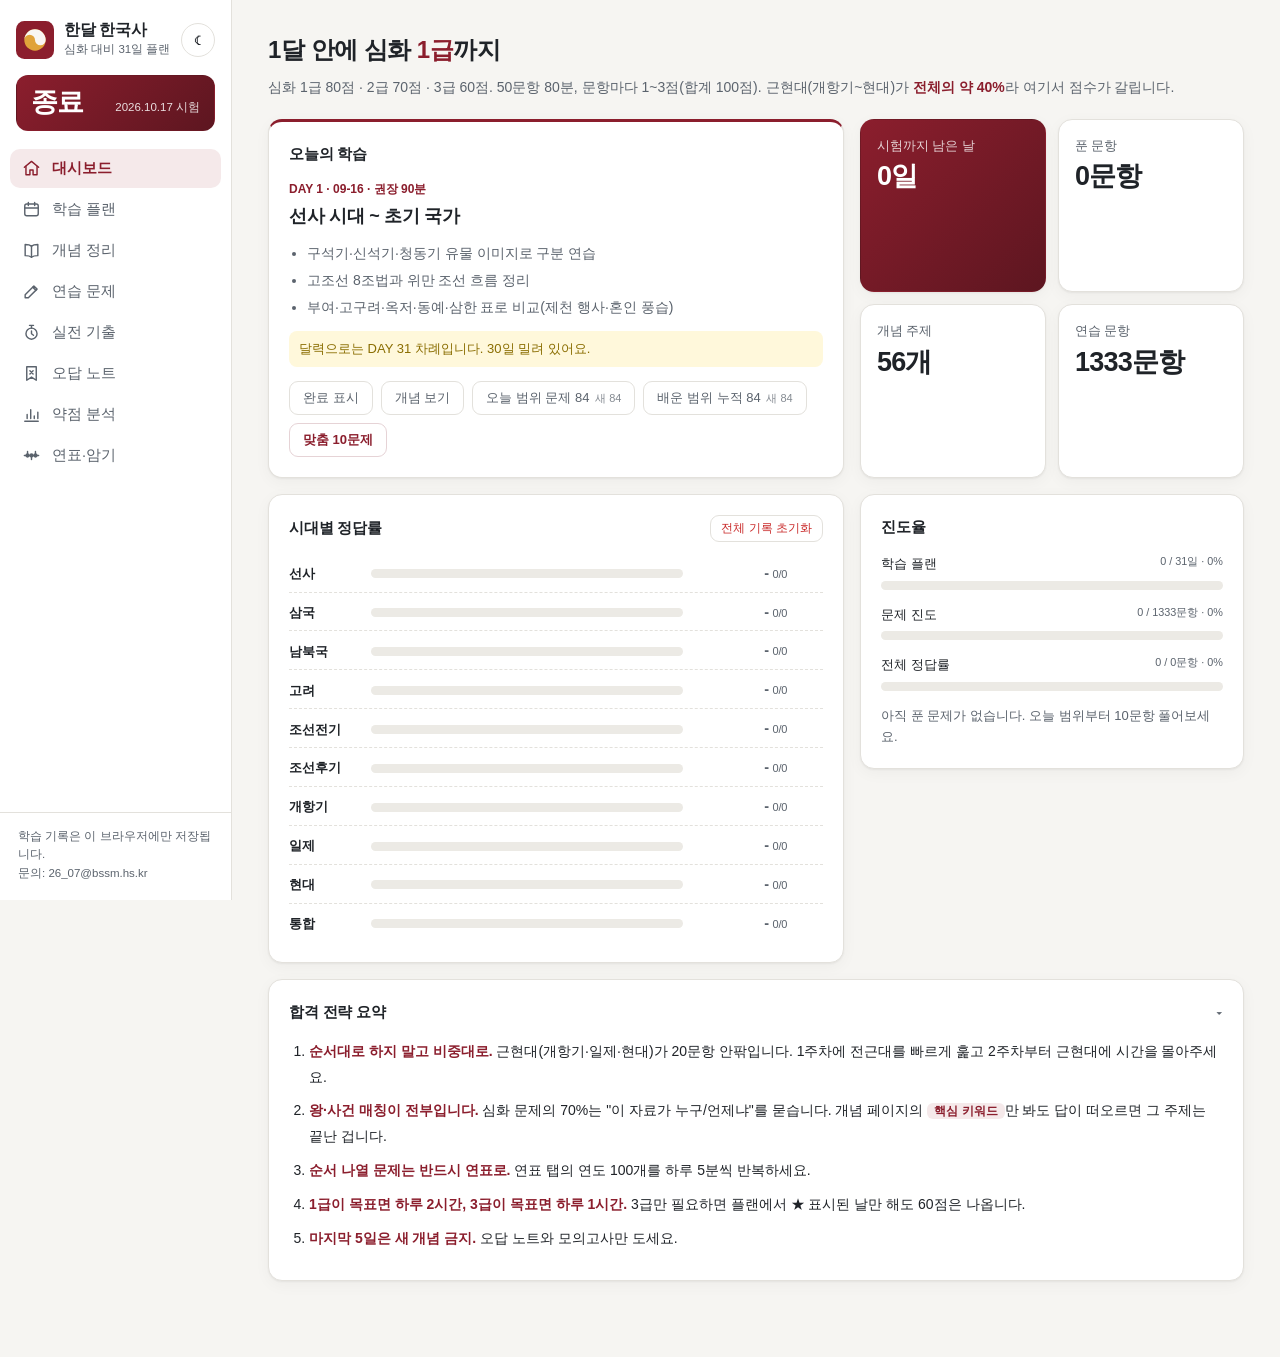
==== index.html @ 1d08eac9 "Wrong notes: clear past-exam and practice items separately Each section gets its own header with a c" ====
<!DOCTYPE html>
<html lang="ko">
<head>
<meta charset="UTF-8">
<meta name="viewport" content="width=device-width, initial-scale=1, viewport-fit=cover">
<title>한달 한국사 · Korean History in a Month</title>
<link rel="icon" type="image/svg+xml" href="favicon.svg">
<link rel="icon" type="image/png" sizes="32x32" href="favicon-32.png">
<link rel="apple-touch-icon" href="apple-touch-icon.png">
<meta name="theme-color" content="#8b1e2d">
<script>try{var t=localStorage.getItem("hanneung_theme");if(t==="dark"||t==="light")document.documentElement.setAttribute("data-theme",t);}catch(e){}</script>
<link rel="stylesheet" href="css/style.css">
</head>
<body>

<div class="shell">
<aside class="side">
  <header class="topbar">
    <div class="topbar-inner">
      <div class="brand">
        <span class="brand-mark" role="img" aria-label="한달 한국사 로고">
          <svg viewBox="0 0 64 64" aria-hidden="true">
            <rect width="64" height="64" rx="14" class="logo-bg"/>
            <circle cx="32" cy="32" r="18" class="logo-gold"/>
            <path d="M 14,32 A 9,9 0 0 1 32,32 A 9,9 0 0 0 50,32 A 18,18 0 0 0 14,32 Z" class="logo-cream"/>
          </svg>
        </span>
        <div class="brand-text">
          <div class="brand-title">한달 한국사</div>
          <div class="brand-sub">심화 대비 31일 플랜</div>
        </div>
      </div>
      <button class="theme-toggle" id="theme-toggle" type="button" aria-label="다크 모드 전환"></button>
      <div class="dday" id="dday">
        <div class="dday-num">D-</div>
        <div class="dday-label">2026.10.17 시험</div>
      </div>
    </div>
  </header>
  <nav class="tabs" id="tabs">
    <button class="tab active" data-view="dash" title="대시보드"><svg class="ico" viewBox="0 0 24 24" aria-hidden="true"><path d="M3 10.5 12 3l9 7.5"/><path d="M5 9.5V20h5v-6h4v6h5V9.5"/></svg><span class="tab-name">대시보드</span><span class="tab-short">홈</span></button>
    <button class="tab" data-view="plan" title="학습 플랜"><svg class="ico" viewBox="0 0 24 24" aria-hidden="true"><rect x="3.5" y="5" width="17" height="15" rx="2.5"/><path d="M3.5 10h17M8 3v4M16 3v4"/></svg><span class="tab-name">학습 플랜</span><span class="tab-short">플랜</span></button>
    <button class="tab" data-view="concept" title="개념 정리"><svg class="ico" viewBox="0 0 24 24" aria-hidden="true"><path d="M12 6.5C10.2 5 7.6 4.5 4 4.5v14c3.6 0 6.2.5 8 2 1.8-1.5 4.4-2 8-2v-14c-3.6 0-6.2.5-8 2z"/><path d="M12 6.5v14"/></svg><span class="tab-name">개념 정리</span><span class="tab-short">개념</span></button>
    <button class="tab" data-view="quiz" title="연습 문제"><svg class="ico" viewBox="0 0 24 24" aria-hidden="true"><path d="M4 20h4L19 9l-4-4L4 16z"/><path d="M13.5 6.5l4 4"/></svg><span class="tab-name">연습 문제</span><span class="tab-short">문제</span></button>
    <button class="tab" data-view="mock" title="실전 기출"><svg class="ico" viewBox="0 0 24 24" aria-hidden="true"><circle cx="12" cy="13.5" r="7"/><path d="M12 10v3.5l2.5 2M9.5 3h5M12 3v3.5"/></svg><span class="tab-name">실전 기출</span><span class="tab-short">기출</span></button>
    <button class="tab" data-view="wrong" title="오답 노트"><svg class="ico" viewBox="0 0 24 24" aria-hidden="true"><path d="M6 3.5h12v17l-6-4-6 4z"/><path d="M10 8.5l4 4M14 8.5l-4 4"/></svg><span class="tab-name">오답 노트</span><span class="tab-short">오답</span></button>
    <button class="tab" data-view="analysis" title="약점 분석"><svg class="ico" viewBox="0 0 24 24" aria-hidden="true"><path d="M3.5 20.5h17M6.5 17v-5M11 17V6M15.5 17v-3M20 17V9"/></svg><span class="tab-name">약점 분석</span><span class="tab-short">분석</span></button>
    <button class="tab" data-view="timeline" title="연표·암기"><svg class="ico" viewBox="0 0 24 24" aria-hidden="true"><path d="M3 12h18M7 7v2.5M12 14.5V17M17 7v2.5"/><circle cx="7" cy="12" r="1.8" fill="currentColor"/><circle cx="12" cy="12" r="1.8" fill="currentColor"/><circle cx="17" cy="12" r="1.8" fill="currentColor"/></svg><span class="tab-name">연표·암기</span><span class="tab-short">연표</span></button>
  </nav>
  <div class="side-foot">학습 기록은 이 브라우저에만 저장됩니다.<br>문의: 26_07@bssm.hs.kr</div>
</aside>

<div class="page">
<main id="app">

  <!-- 대시보드 -->
  <section class="view active" id="view-dash">
    <div class="view-head">
      <h1>1달 안에 심화 <b>1급</b>까지</h1>
      <p>심화 1급 80점 · 2급 70점 · 3급 60점. 50문항 80분, 문항마다 1~3점(합계 100점). 근현대(개항기~현대)가 <b>전체의 약 40%</b>라 여기서 점수가 갈립니다.</p>
    </div>

    <div class="dash-top">
      <div class="card today-card">
        <h2>오늘의 학습</h2>
        <div id="today-box"></div>
      </div>
      <div class="stat-grid">
        <div class="stat accent"><span id="stat-days">-</span><small>시험까지 남은 날</small></div>
        <div class="stat"><span id="stat-solved">-</span><small>푼 문항</small></div>
        <div class="stat"><span id="stat-topics">-</span><small>개념 주제</small></div>
        <div class="stat"><span id="stat-quiz">-</span><small>연습 문항</small></div>
      </div>
    </div>

    <div class="dash-mid">
      <div class="card">
        <div class="card-head">
          <h2>시대별 정답률</h2>
          <button class="mini danger" id="acc-reset-all">전체 기록 초기화</button>
        </div>
        <div id="accuracy-box" class="accuracy-list"></div>
      </div>
      <div class="card">
        <h2>진도율</h2>
        <div id="progress-box"></div>
      </div>
    </div>

    <details class="card strategy" open>
      <summary><h2>합격 전략 요약</h2></summary>
      <ol>
        <li><b>순서대로 하지 말고 비중대로.</b> 근현대(개항기·일제·현대)가 20문항 안팎입니다. 1주차에 전근대를 빠르게 훑고 2주차부터 근현대에 시간을 몰아주세요.</li>
        <li><b>왕·사건 매칭이 전부입니다.</b> 심화 문제의 70%는 "이 자료가 누구/언제냐"를 묻습니다. 개념 페이지의 <span class="chip">핵심 키워드</span>만 봐도 답이 떠오르면 그 주제는 끝난 겁니다.</li>
        <li><b>순서 나열 문제는 반드시 연표로.</b> 연표 탭의 연도 100개를 하루 5분씩 반복하세요.</li>
        <li><b>1급이 목표면 하루 2시간, 3급이 목표면 하루 1시간.</b> 3급만 필요하면 플랜에서 ★ 표시된 날만 해도 60점은 나옵니다.</li>
        <li><b>마지막 5일은 새 개념 금지.</b> 오답 노트와 모의고사만 도세요.</li>
      </ol>
    </details>
  </section>

  <!-- 학습 플랜 -->
  <section class="view" id="view-plan">
    <div class="view-head">
      <h1 id="plan-title">31일 학습 플랜</h1>
      <p id="plan-desc">오늘 날짜에 맞춰 자동으로 하이라이트됩니다. 체크하면 진도율에 반영됩니다.</p>
    </div>
    <div class="concept-modes" id="plan-mode" role="group" aria-label="플랜 종류">
      <button class="mini active" type="button" data-plan-mode="base">기본 플랜 <small>31일 진도</small></button>
      <button class="mini" type="button" data-plan-mode="final">막판 플랜 <small>기출 집중</small></button>
    </div>
    <div class="btn-group" id="plan-course" style="margin-bottom:16px">
      <button class="mini active" data-course="all">1급 코스 · 31일 전부</button>
      <button class="mini" data-course="core">3급 코스 · ★ 핵심일만</button>
    </div>
    <div id="plan-list"></div>
  </section>

  <!-- 개념 정리 -->
  <section class="view" id="view-concept">
    <div class="view-head">
      <h1>개념 정리</h1>
      <p><b>오늘 범위</b>는 오늘 공부할 주제를 한 화면에 이어서 보여 주고, <b>전체 주제</b>는 목차에서 고른 한 주제씩 보여 줍니다. <b>기출 오답</b>은 실전 기출에서 틀린 문제마다 꼭 알아야 할 것과 풀이(왜 그 답인지, 내가 고른 보기가 왜 틀렸는지)를 보여 줍니다. 아래 버튼이나 키보드 ← → 로 넘기세요. <b>빨간 글씨</b>가 시험에 그대로 나오는 핵심어입니다. 밑줄 단어나 <span class="note-blue">파란 ㄴ→ 단어</span>에 마우스를 올리면(휴대폰은 탭) 풀이가 뜹니다. <span class="note-blue">파란 괄호</span>는 사람·지명 같은 단서입니다. 뜻풀이와 그냥 연도 같은 괄호는 걸러 두었고, "괄호 핵심"을 누르면 빨간 핵심어에 붙은 것만 남습니다. "전부"를 누르면 걸러 낸 것도 <span class="note-gray">회색</span>으로 보입니다. "풀이 펼치기"를 누르면 괄호가 본문 제자리에 들어가 필기하는 모양 그대로 보입니다.</p>
    </div>
    <div class="concept-modes" id="concept-modes" role="group" aria-label="보기 방식">
      <button class="mini" type="button" data-mode="range">오늘 범위 <small id="mode-range-day"></small></button>
      <button class="mini" type="button" data-mode="all">전체 주제</button>
      <button class="mini" type="button" data-mode="wrong">기출 오답 <small id="mode-wrong-n"></small></button>
    </div>
    <div class="reader">
      <aside class="toc">
        <button class="toc-toggle" id="toc-toggle" type="button" aria-expanded="false"><span>목차</span><b id="toc-current"></b><i>▾</i></button>
        <div class="toc-head">
          <span>목차</span>
          <button class="toc-hide" id="toc-hide" type="button" title="목차를 접고 본문을 넓게">« 접기</button>
        </div>
        <div class="toc-top">
          <input type="search" id="concept-search" placeholder="키워드 검색 (예: 대동법, 신간회)">
        </div>
        <div class="toc-list" id="concept-toc"></div>
      </aside>
      <article class="reader-main">
        <div class="reader-tools">
          <div class="reader-tools-l">
            <button class="mini toc-show" id="toc-show" type="button" title="목차 펼치기">목차 »</button>
            <span class="topic-crumb" id="concept-crumb"></span>
          </div>
          <div class="reader-tools-r">
            <div class="paren-mode" id="paren-mode" role="group" aria-label="괄호 보기">
              <span>괄호</span>
              <button class="mini" type="button" data-pm="key" title="빨간 핵심어에 붙은 괄호만">핵심</button>
              <button class="mini" type="button" data-pm="std" title="뜻풀이·반복·그냥 연도는 걸러 낸 상태">기본</button>
              <button class="mini" type="button" data-pm="all" title="걸러 낸 괄호까지 회색으로 모두">전부</button>
            </div>
            <button class="mini" id="blank-toggle" type="button" aria-pressed="false" title="빨간 핵심어를 가리고 떠올려 보기">빈칸 모드</button>
            <button class="mini" id="note-toggle" type="button" aria-pressed="false">풀이 펼치기</button>
          </div>
        </div>
        <p class="blank-hint">빨간 핵심어를 가렸습니다. 떠올린 다음 빈칸을 누르면 답이 보이고, 다시 누르면 가려집니다. 아래 풀이 줄, 핵심 키워드, 시험 포인트는 답이 보여서 숨겼습니다.</p>
        <div id="concept-list"></div>
        <div class="concept-nav" id="concept-nav"></div>
      </article>
    </div>
  </section>

  <!-- 기출 문제 -->
  <section class="view" id="view-quiz">
    <div class="view-head">
      <h1>기출 유형 문제</h1>
      <p>범위와 문항 수를 고르고 시작하세요. 틀린 문제는 자동으로 오답 노트에 저장됩니다.</p>
    </div>
    <div class="card quiz-adaptive" id="quiz-adaptive">
      <div class="qa-text">
        <h2>맞춤 문제</h2>
        <p id="quiz-adaptive-sum"></p>
        <small>복습 차례인 문제부터, 그다음 배운 범위에서 약한 주제 위주로 10문제를 고릅니다. 틀리면 같은 주제 문제가 곧바로 한 번 더 나옵니다.</small>
      </div>
      <button class="primary" id="quiz-adaptive-go" type="button">맞춤 10문제 시작</button>
    </div>
    <div id="quiz-setup" class="card">
      <h2>문제 설정</h2>
      <div class="setup-row">
        <label>범위</label>
        <div class="era-filter" id="quiz-eras"></div>
      </div>
      <div class="setup-row">
        <label>문항 수</label>
        <div class="btn-group" id="quiz-count">
          <button class="mini active" data-n="10">10문항</button>
          <button class="mini" data-n="20">20문항</button>
          <button class="mini" data-n="30">30문항</button>
          <button class="mini" data-n="0">전체</button>
        </div>
      </div>
      <div class="setup-row">
        <label>모드</label>
        <div class="btn-group" id="quiz-mode">
          <button class="mini active" data-m="study">학습 모드 (바로 해설)</button>
          <button class="mini" data-m="test">실전 모드 (끝나고 채점)</button>
        </div>
      </div>
      <button class="primary" id="quiz-start">문제 풀기 시작</button>
    </div>
    <div class="card official" id="quiz-official">
      <h2>공식 기출문제도 꼭 풀어보세요</h2>
      <p>여기 문제는 실제 출제 방식에 맞춰 새로 만든 연습 문제입니다. 실제 기출문제는 <b>실전 기출</b> 탭에서 80분 재고 풀고 바로 채점할 수 있습니다.</p>
      <button class="mini" type="button" data-goto="mock">실전 기출 풀러 가기</button>
      <small>기출문제 출처: 국사편찬위원회. 공공누리 제4유형(출처표시, 상업적 이용금지, 변경금지)에 따라 원문은 이 사이트에 옮기지 않았습니다.</small>
    </div>
    <div id="quiz-run" class="hidden"></div>
    <div id="quiz-result" class="hidden"></div>
  </section>

  <!-- 실전 기출 -->
  <section class="view" id="view-mock">
    <div class="view-head">
      <h1>실전 기출 모의고사</h1>
      <p>공식 기출 문제지에서 문제를 한 문제씩 크게 잘라 보여 줍니다. 80분 타이머가 돌고, 제출하면 공식 정답표로 바로 채점합니다. 틀린 문제는 어느 시대·주제인지 알려 주고 개념 정리로 이어집니다.</p>
    </div>
    <div id="mock-pick"></div>
    <div id="mock-run" class="hidden"></div>
    <div id="mock-result" class="hidden"></div>
  </section>

  <!-- 오답 노트 -->
  <section class="view" id="view-wrong">
    <div class="view-head">
      <h1>오답 노트</h1>
      <p>틀린 문제만 모았습니다. 시험 전날에는 이것만 보세요.</p>
    </div>
    <div class="btn-group" style="margin-bottom:16px">
      <button class="mini" id="wrong-retry">오답만 다시 풀기</button>
    </div>
    <div id="wrong-list"></div>
  </section>

  <!-- 약점 분석 -->
  <section class="view" id="view-analysis">
    <div class="view-head">
      <h1>약점 분석</h1>
      <p>어디를 고치면 점수가 가장 많이 오르는지 계산합니다. <b>시험 출제 비중 × 틀리는 비율</b>로 순위를 매기고, 실전 기출 답은 실제 시험에 가까워 연습 문제보다 두 배로 칩니다. 한 시대에서 5문항 이상 풀어야 순위에 들어갑니다.</p>
    </div>
    <div id="analysis-box"></div>
    <div class="card ana-ai">
      <div class="card-head">
        <h2>AI에게 상담하기</h2>
        <button class="primary small" id="ana-copy" type="button">AI 상담용 복사</button>
      </div>
      <p class="ana-hint">버튼을 누르면 시대별 정답률, 실전 점수, 틀린 문제가 질문 글로 정리되어 복사됩니다. Claude 같은 AI 채팅에 붙여 넣으면 자주 틀리는 패턴, 헷갈리는 개념 구분표, 남은 날 하루 단위 계획을 받아 볼 수 있습니다. 실전 기출은 저작권 때문에 문제 원문 없이 주제와 답만 들어가고, 사이트는 이 기록을 어디에도 보내지 않습니다.</p>
      <textarea id="ana-text" class="ana-text hidden" readonly aria-label="AI 상담용 글"></textarea>
    </div>
  </section>

  <!-- 연표 -->
  <section class="view" id="view-timeline">
    <div class="view-head">
      <h1>연표 · 타임라인</h1>
      <p>시간은 왼쪽에서 오른쪽으로 흐릅니다.</p>
    </div>
    <div class="search-row">
      <input type="search" id="tl-search" placeholder="검색 (예: 1270, 무신 정권, 만적)">
    </div>
    <div class="tl-jump" id="tl-jump"></div>
    <div id="timeline-list"></div>
  </section>

</main>

<footer class="foot">
  <p>
    학습 기록은 브라우저에만 저장됩니다. <br>
    문의: 26_07@bssm.hs.kr <br>
  </p>
</footer>
</div>
</div>

<script src="js/data/concepts_1.js"></script>
<script src="js/data/concepts_2.js"></script>
<script src="js/data/concepts_3.js"></script>
<script src="js/data/glossary_1.js"></script>
<script src="js/data/glossary_2.js"></script>
<script src="js/data/glossary_3.js"></script>
<script src="js/data/notes_easy.js"></script>
<script src="js/data/notes_skip.js"></script>
<script src="js/data/quiz_1.js"></script>
<script src="js/data/quiz_2.js"></script>
<script src="js/data/quiz_3.js"></script>
<script src="js/data/quiz_4.js"></script>
<script src="js/data/quiz_5.js"></script>
<script src="js/data/quiz_6.js"></script>
<script src="js/data/quiz_7.js"></script>
<script src="js/data/quiz_8.js"></script>
<script src="js/data/quiz_9.js"></script>
<script src="js/data/quiz_10.js"></script>
<script src="js/data/quiz_11.js"></script>
<script src="js/data/quiz_12.js"></script>
<script src="js/data/quiz_13.js"></script>
<script src="js/data/quiz_14.js"></script>
<script src="js/data/quiz_15.js"></script>
<script src="js/data/quiz_16.js"></script>
<script src="js/data/quiz_17.js"></script>
<script src="js/data/quiz_18.js"></script>
<script src="js/data/quiz_19.js"></script>
<script src="js/data/quiz_20.js"></script>
<script src="js/data/quiz_21.js"></script>
<script src="js/data/quiz_22.js"></script>
<script src="js/data/quiz_23.js"></script>
<script src="js/data/quiz_24.js"></script>
<script src="js/data/quiz_25.js"></script>
<script src="js/data/quiz_26.js"></script>
<script src="js/data/quiz_27.js"></script>
<script src="js/data/quiz_28.js"></script>
<script src="js/data/quiz_29.js"></script>
<script src="js/data/quiz_30.js"></script>
<script src="js/data/quiz_31.js"></script>
<script src="js/data/quiz_32.js"></script>
<script src="js/data/quiz_33.js"></script>
<script src="js/data/quiz_34.js"></script>
<script src="js/data/quiz_35.js"></script>
<script src="js/data/quiz_36.js"></script>
<script src="js/data/images.js"></script>
<script src="js/data/exams.js"></script>
<script src="js/data/exam_notes_79.js"></script>
<script src="js/data/exam_notes_78.js"></script>
<script src="js/data/exam_notes_77.js"></script>
<script src="js/data/exam_notes_76.js"></script>
<script src="js/data/exam_notes_75.js"></script>
<script src="js/data/exam_notes_74.js"></script>
<script src="js/data/exam_notes_73.js"></script>
<script src="js/data/plan.js"></script>
<script src="js/data/timeline.js"></script>
<script src="js/notes.js"></script>
<script src="js/app.js"></script>
</body>
</html>
---- css/style.css ----
:root{
  --bg:#f6f5f2;--card:#ffffff;--surface-2:#f7f6f3;--multi-bg:#fbf8f7;
  --ink:#1f2328;--ink-soft:#5b636d;--line:#e3e1dc;--line-strong:#c9c5bd;
  --accent:#8b1e2d;--accent-soft:#f5e9ea;--accent-line:#e6d3d6;
  --blue:#2f5cd4;--green:#2f9e44;--orange:#e8590c;--bad:#c92a2a;
  --track:#eceae5;--chip-bg:#f1efea;--chip-ink:#4a4f57;
  --hl-bg:#fff8db;--hl-line:#f0d58a;--hl-ink:#8a6d00;
  --ok-bg:#eefaf0;--bad-bg:#fdefef;--pick-bg:#eef2fd;
  --topbar:rgba(255,255,255,.92);
  --shadow:0 1px 2px rgba(0,0,0,.05), 0 4px 16px rgba(0,0,0,.04);
  --accent-fill:#8b1e2d;
  --logo-bg:#8b1e2d;--logo-gold:#e0a33a;--logo-cream:#f8f6f2;
  --hero-a:#8b1e2d;--hero-b:#5d1620;--hero-ink:#ffffff;--hero-hl:#ffd9a0;--hero-stat:rgba(255,255,255,.12);--hero-line:transparent;
  --tl-red:#c92a2a;--tl-blue:#2f5cd4;--tl-green:#2f9e44;--tl-orange:#e8590c;--tl-brown:#8b5a2b;--tl-gray:#6b7280;
  --era-a:#f4ecec;--era-b:#efeae3;--era-ink:#6b2430;
  color-scheme:light;
  --radius:14px;
}
@media (prefers-color-scheme: dark){
  :root:not([data-theme="light"]){
  --bg:#131416;--card:#1c1e22;--surface-2:#23262b;--multi-bg:#24211f;
  --ink:#e7e5e1;--ink-soft:#a1a7b0;--line:#30333a;--line-strong:#4a4e57;
  --accent:#e06574;--accent-soft:#3a2327;--accent-line:#4f2f35;
  --blue:#7194f2;--green:#4cc265;--orange:#f08a4b;--bad:#f06a6a;
  --track:#2c2f35;--chip-bg:#2a2d33;--chip-ink:#c9cdd3;
  --hl-bg:#342d13;--hl-line:#6b5a1f;--hl-ink:#f0cf6a;
  --ok-bg:#16301d;--bad-bg:#3a1c1c;--pick-bg:#1c2745;
  --topbar:rgba(22,23,26,.9);
  --shadow:0 1px 2px rgba(0,0,0,.35), 0 4px 16px rgba(0,0,0,.3);
  --accent-fill:#8a3843;
  --logo-bg:#7a2e38;--logo-gold:#c9953f;--logo-cream:#e9e3dc;
  --hero-a:#2a1b1e;--hero-b:#1f1719;--hero-ink:#e9e3e1;--hero-hl:#e6b98c;--hero-stat:rgba(255,255,255,.05);--hero-line:#3d2a2e;
  --tl-red:#a8454b;--tl-blue:#4a67b0;--tl-green:#3f8a52;--tl-orange:#b8693a;--tl-brown:#86613f;--tl-gray:#5b6170;
  --era-a:#2a2023;--era-b:#24242a;--era-ink:#e3b3ba;
  color-scheme:dark;
  }
}
:root[data-theme="dark"]{
  --bg:#131416;--card:#1c1e22;--surface-2:#23262b;--multi-bg:#24211f;
  --ink:#e7e5e1;--ink-soft:#a1a7b0;--line:#30333a;--line-strong:#4a4e57;
  --accent:#e06574;--accent-soft:#3a2327;--accent-line:#4f2f35;
  --blue:#7194f2;--green:#4cc265;--orange:#f08a4b;--bad:#f06a6a;
  --track:#2c2f35;--chip-bg:#2a2d33;--chip-ink:#c9cdd3;
  --hl-bg:#342d13;--hl-line:#6b5a1f;--hl-ink:#f0cf6a;
  --ok-bg:#16301d;--bad-bg:#3a1c1c;--pick-bg:#1c2745;
  --topbar:rgba(22,23,26,.9);
  --shadow:0 1px 2px rgba(0,0,0,.35), 0 4px 16px rgba(0,0,0,.3);
  --accent-fill:#8a3843;
  --logo-bg:#7a2e38;--logo-gold:#c9953f;--logo-cream:#e9e3dc;
  --hero-a:#2a1b1e;--hero-b:#1f1719;--hero-ink:#e9e3e1;--hero-hl:#e6b98c;--hero-stat:rgba(255,255,255,.05);--hero-line:#3d2a2e;
  --tl-red:#a8454b;--tl-blue:#4a67b0;--tl-green:#3f8a52;--tl-orange:#b8693a;--tl-brown:#86613f;--tl-gray:#5b6170;
  --era-a:#2a2023;--era-b:#24242a;--era-ink:#e3b3ba;
  color-scheme:dark;
}
*{box-sizing:border-box}
html,body{margin:0;padding:0}
body{
  background:var(--bg);
  color:var(--ink);
  font-family:-apple-system,BlinkMacSystemFont,"Apple SD Gothic Neo","Pretendard","Noto Sans KR",sans-serif;
  line-height:1.65;
  -webkit-font-smoothing:antialiased;
}
b,strong{color:var(--accent);font-weight:700}
button{font-family:inherit;cursor:pointer}

/* ---------- 틀: 왼쪽 사이드바 + 본문 ---------- */
/* 넓은 화면은 사이드바, 중간 폭(과 실전 기출 푸는 중)은 아이콘 줄, 휴대폰은 위 머리줄 + 아래 탭바 */
:root{--side-w:232px}
.shell{display:grid;grid-template-columns:var(--side-w) minmax(0,1fr);min-height:100vh}
.side{position:sticky;top:0;height:100vh;z-index:50;display:flex;flex-direction:column;
  background:var(--card);border-right:1px solid var(--line)}
.topbar-inner{display:grid;grid-template-columns:minmax(0,1fr) auto;grid-template-areas:"brand toggle" "dday dday";
  gap:16px 8px;align-items:center;padding:20px 16px 14px}
.brand{grid-area:brand;display:flex;align-items:center;gap:10px;min-width:0}
.brand-mark{width:38px;height:38px;flex:none;display:block;line-height:0}
.brand-mark svg{width:100%;height:100%;display:block}
.logo-bg{fill:var(--logo-bg)}
.logo-gold{fill:var(--logo-gold)}
.logo-cream{fill:var(--logo-cream)}
.brand-text{min-width:0}
.brand-title{font-weight:800;font-size:15.5px;letter-spacing:-.3px;line-height:1.3;white-space:nowrap}
.brand-sub{font-size:11.5px;color:var(--ink-soft);white-space:nowrap}
.dday{grid-area:dday;display:flex;align-items:baseline;justify-content:space-between;gap:8px;
  background:linear-gradient(135deg,var(--hero-a),var(--hero-b));border:1px solid var(--hero-line);color:var(--hero-ink);
  border-radius:12px;padding:13px 14px}
.dday-num{font-size:27px;font-weight:800;line-height:1;letter-spacing:-1px;color:var(--hero-ink)}
.dday-label{font-size:11.5px;opacity:.85;white-space:nowrap}

.tabs{flex:1;min-height:0;overflow-y:auto;display:flex;flex-direction:column;gap:2px;padding:4px 10px 12px}
.tab{display:flex;align-items:center;gap:11px;border:0;background:none;padding:10px 12px;border-radius:10px;
  font-size:14.5px;color:var(--ink-soft);text-align:left;white-space:nowrap}
.tab .ico{width:19px;height:19px;flex:none;fill:none;stroke:currentColor;stroke-width:1.8;stroke-linecap:round;stroke-linejoin:round}
.tab:hover{background:var(--surface-2);color:var(--ink)}
.tab.active{background:var(--accent-soft);color:var(--accent);font-weight:700}
.tab-short{display:none}
.side-foot{padding:14px 18px 18px;font-size:11.5px;line-height:1.6;color:var(--ink-soft);border-top:1px solid var(--line)}
.foot{display:none}

/* ---------- layout ---------- */
main{max-width:1100px;margin:0 auto;padding:30px 36px 60px}
.view{display:none;animation:fade .25s ease}
.view.active{display:block}
@keyframes fade{from{opacity:0;transform:translateY(4px)}to{opacity:1;transform:none}}
.view-head{margin-bottom:20px}
.view-head h1{font-size:24px;margin:0 0 6px;letter-spacing:-.5px}
.view-head p{margin:0;color:var(--ink-soft);font-size:14px}
.hidden{display:none !important}

.card{
  background:var(--card);border:1px solid var(--line);
  border-radius:var(--radius);padding:20px;margin-bottom:16px;
  box-shadow:var(--shadow);
}
.card h2{font-size:15px;margin:0 0 14px;letter-spacing:-.2px}
.grid2{display:grid;grid-template-columns:1fr 1fr;gap:16px}
@media(max-width:720px){.grid2{grid-template-columns:1fr}}

/* ---------- 대시보드 ---------- */
.view-head h1 b{color:var(--accent)}
.card-head{display:flex;align-items:center;justify-content:space-between;gap:10px;margin-bottom:14px}
.card-head h2{margin:0}
.card-head .mini{padding:4px 10px;font-size:12px}
.dash-top{display:grid;grid-template-columns:minmax(0,1.5fr) minmax(0,1fr);gap:16px;margin-bottom:16px}
.dash-top>.card{margin:0}
.today-card{border-top:3px solid var(--accent)}
.stat-grid{display:grid;grid-template-columns:1fr 1fr;gap:12px}
.stat{background:var(--card);border:1px solid var(--line);border-radius:var(--radius);box-shadow:var(--shadow);
  padding:16px;display:flex;flex-direction:column-reverse;justify-content:flex-end;gap:6px}
.stat span{font-size:27px;font-weight:800;letter-spacing:-.8px;line-height:1.1}
.stat small{font-size:12.5px;color:var(--ink-soft)}
.stat.accent{background:linear-gradient(135deg,var(--hero-a),var(--hero-b));border-color:var(--hero-line);color:var(--hero-ink)}
.stat.accent small{color:var(--hero-ink);opacity:.8}
.dash-mid{display:grid;grid-template-columns:minmax(0,1.5fr) minmax(0,1fr);gap:16px;margin-bottom:16px;align-items:start}
.dash-mid>.card{margin:0}
details.strategy>summary{list-style:none;cursor:pointer;display:flex;align-items:center;justify-content:space-between}
details.strategy>summary::-webkit-details-marker{display:none}
details.strategy>summary h2{margin:0}
details.strategy>summary::after{content:"▾";color:var(--ink-soft);font-size:13px;transition:transform .2s}
details.strategy:not([open])>summary::after{transform:rotate(-90deg)}
details.strategy[open]>summary{margin-bottom:14px}
@media(max-width:980px){.dash-top,.dash-mid{grid-template-columns:1fr}}
/* 약점 분석 */
.ana-goal{display:flex;align-items:center;gap:18px;padding:4px 0 14px;border-bottom:1px solid var(--line);margin-bottom:6px;flex-wrap:wrap}
.ana-now b{font-size:38px;font-weight:800;letter-spacing:-1.5px;line-height:1;color:var(--accent)}
.ana-now small{font-size:15px;font-weight:600;margin-left:1px}
.ana-goal-r{flex:1;min-width:220px}
.ana-basis{font-size:13px;color:var(--ink-soft);margin-bottom:6px}
.ana-gaps{display:flex;gap:6px;flex-wrap:wrap}
.ana-gap{font-size:12.5px;font-weight:700;padding:2px 10px;border-radius:99px;background:var(--bad-bg);color:var(--bad)}
.ana-gap.ok{background:var(--ok-bg);color:var(--green)}
.ana-list{list-style:none;margin:0;padding:0}
.ana-item{display:flex;gap:12px;padding:13px 0;border-bottom:1px dashed var(--line)}
.ana-item:last-child{border-bottom:0}
.ana-rank{flex:none;width:26px;height:26px;border-radius:50%;background:var(--accent-fill);color:#fff;font-size:13px;font-weight:800;display:grid;place-items:center}
.ana-item+.ana-item .ana-rank{background:var(--chip-bg);color:var(--accent)}
.ana-body{flex:1;min-width:0}
.ana-line{display:flex;align-items:baseline;gap:10px;flex-wrap:wrap}
.ana-era{font-size:15.5px;color:var(--ink)}
.ana-pct{font-size:13.5px;font-weight:700}
.ana-src{font-size:12.5px;color:var(--ink-soft)}
.ana-gain{margin-left:auto;font-size:13.5px;font-weight:800;color:var(--accent)}
.ana-topics{display:flex;align-items:center;flex-wrap:wrap;gap:5px;margin-top:8px}
.ana-topics small{font-size:11.5px;color:var(--ink-soft);margin-right:2px}
.ana-topic{border:0;cursor:pointer;font-family:inherit}
.ana-topic:hover{background:var(--accent-soft);color:var(--accent)}
.ana-acts{margin-top:8px}
.ana-acts .mini{padding:5px 12px;font-size:12.5px}
.ana-hint{margin:10px 0 0;font-size:13.5px;color:var(--ink-soft);line-height:1.7}
.ana-thin{display:flex;align-items:center;flex-wrap:wrap;gap:6px;margin-top:12px;padding-top:12px;border-top:1px solid var(--line)}
.ana-thin>small{font-size:12px;color:var(--ink-soft);margin-right:2px}
.ana-thin .mini{padding:4px 11px;font-size:12.5px}
.ana-text{display:block;width:100%;min-height:160px;margin-top:12px;padding:10px;border:1px solid var(--line);border-radius:10px;
  background:var(--surface-2);color:var(--ink);font:12.5px/1.6 ui-monospace,Menlo,monospace;resize:vertical}
.ana-goal{border-bottom:0;margin-bottom:0;padding-bottom:0}
.ana-hint+.mini{margin-top:10px}
.ana-rows{display:flex;flex-direction:column}
.ana-row{display:grid;grid-template-columns:70px minmax(0,1fr) 44px 150px 76px;align-items:center;gap:12px;padding:7px 0;border-bottom:1px dashed var(--line);font-size:13px}
.ana-row:last-child{border-bottom:0}
.ana-row .bar{margin:0}
.ana-row-name{font-weight:600}
.ana-row-pct{font-weight:800;text-align:right}
.ana-row-src{color:var(--ink-soft);font-size:12px}
.ana-row-gain{text-align:right;font-weight:700;color:var(--accent);white-space:nowrap}
.ana-row.dim{color:var(--ink-soft)}
.ana-row.dim .ana-row-gain{color:var(--ink-soft);font-weight:500;font-size:12px}
.ana-ai .ana-hint{margin-top:0}

/* ---------- 진도 몰아치기 ---------- */
.today-title small{font-size:13px;font-weight:500;color:var(--ink-soft);margin-left:4px}
.sprint-list{list-style:none;margin:12px 0 0;padding:0}
.sp-item{display:flex;align-items:center;gap:10px;padding:8px 0;border-bottom:1px dashed var(--line);font-size:14px}
.sp-item:last-child{border-bottom:0}
.sp-item .plan-check{margin-top:0}
.sp-day{flex:none;width:52px;font-size:12px;font-weight:700;color:var(--accent)}
.sp-title{flex:1;min-width:0;font-weight:600}
.sp-title small{font-weight:400;font-size:11.5px;color:var(--ink-soft);margin-left:4px;white-space:nowrap}
.sp-item .mini{padding:4px 11px;font-size:12px;flex:none}
.sp-item.done .sp-title,.sp-item.done .sp-day{opacity:.45;text-decoration:line-through}
.badge-late{display:inline-block;background:var(--bad-bg);color:var(--bad);font-size:11px;font-weight:700;padding:0 7px;border-radius:5px;margin-right:6px;vertical-align:1px}
.badge-date{background:var(--chip-bg);color:var(--chip-ink);padding:0 7px;border-radius:5px;font-weight:600}
.plan-meta .badge-late{margin-right:0}
.late-note{margin:12px 0 0;padding:10px 12px;border-radius:10px;background:var(--bad-bg);font-size:13px;line-height:1.6;color:var(--ink)}
.late-note b{color:var(--bad)}
.late-acts{display:flex;gap:6px;flex-wrap:wrap;margin-top:8px}
.late-acts .mini{padding:5px 12px;font-size:12.5px}
.sp-peek{margin-top:14px;padding-top:12px;border-top:1px solid var(--line)}
.sp-peek-head{display:flex;align-items:center;gap:10px;flex-wrap:wrap}
.sp-peek-head b{color:var(--ink);font-size:14px}
.sp-peek-head small{flex:1;font-size:12px;color:var(--ink-soft)}
.sp-peek-head .mini{padding:5px 12px;font-size:12.5px}
.sp-peek .sprint-list{margin-top:4px}
.sp-peek-empty{margin:8px 0 0;font-size:13px;color:var(--ink-soft);line-height:1.7}
.sp-peek-empty .mini{padding:4px 11px;font-size:12px;margin-left:4px}
.sprint-ctl{padding:14px 16px}
.sprint-ctl-row{display:flex;align-items:center;gap:10px;flex-wrap:wrap}
.sprint-ctl-row b{color:var(--ink);font-size:14px}
.sprint-ctl-row label{display:inline-flex;align-items:center;gap:6px;font-size:13px;color:var(--ink-soft)}
.sprint-tilde{color:var(--ink-soft)}
.sprint-ctl input{padding:6px 10px;border:1px solid var(--line);border-radius:9px;font:inherit;font-size:13.5px;background:var(--card);color:var(--ink)}
.sprint-ctl-note{margin:8px 0 0;font-size:13px;color:var(--ink-soft);line-height:1.6}
.range-day{margin:30px 0 -8px;padding:6px 12px;border-radius:9px;background:var(--accent-soft);color:var(--accent);font-size:13px}
.range-day b{margin-right:4px}
.range-jump+.range-day{margin-top:14px}
.range-day+.topic-page{border-top:0;padding-top:0;margin-top:0}
@media (max-width:480px){.sp-item{flex-wrap:wrap}.sp-title{flex-basis:calc(100% - 100px)}.sp-item .mini{margin-left:0}.sp-item .mini:first-of-type{margin-left:44px}}

/* ---------- 맞춤 학습 ---------- */
.mdot{display:inline-block;width:7px;height:7px;border-radius:50%;margin-right:7px;vertical-align:1px}
.m-low{--m:var(--bad)}.m-mid{--m:var(--orange)}.m-high{--m:var(--green)}
.mdot{background:var(--m)}
.toc-item.on .mdot{box-shadow:0 0 0 1.5px #fff}
.m-badge{display:inline-block;margin-left:10px;font-size:11.5px;font-weight:700;padding:1px 8px;border-radius:99px;vertical-align:3px;letter-spacing:0;
  color:var(--m);background:color-mix(in srgb,var(--m) 12%,transparent)}
.ex-adapt{margin-top:12px;padding-top:10px;border-top:1px dashed var(--line);font-size:13px}
.ex-mastery b.up{color:var(--green)}
.ex-mastery b.down{color:var(--bad)}
.ex-next{margin:4px 0 8px;color:var(--ink-soft)}
.ex-adapt .mini{padding:4px 11px;font-size:12px}
.mini.adapt-btn{border-color:var(--accent-line);color:var(--accent);font-weight:600}
.quiz-adaptive{display:flex;align-items:center;gap:18px;flex-wrap:wrap;border-left:3px solid var(--accent)}
.qa-text{flex:1;min-width:240px}
.qa-text h2{margin-bottom:6px}
.qa-text p{margin:0 0 4px;font-size:14px}
.qa-text small{font-size:12px;color:var(--ink-soft);line-height:1.6;display:block}
.ana-weak{display:flex;flex-direction:column}
.ana-wk{display:grid;grid-template-columns:minmax(0,200px) minmax(0,1fr) 40px auto auto;align-items:center;gap:10px;padding:7px 0;border-bottom:1px dashed var(--line);font-size:13px}
.ana-wk:last-child{border-bottom:0}
.ana-wk .bar{margin:0}
.ana-wk-name{font-weight:600;overflow:hidden;text-overflow:ellipsis;white-space:nowrap}
.ana-wk-pct{font-weight:800;text-align:right}
.ana-wk .mini{padding:3px 10px;font-size:12px}
.ana-review{display:flex;align-items:center;gap:10px;flex-wrap:wrap;margin-top:14px;padding-top:12px;border-top:1px solid var(--line);font-size:13px}
.ana-review span{color:var(--ink-soft)}
.ana-review b{background:var(--chip-bg);padding:2px 10px;border-radius:99px;font-size:12.5px;color:var(--ink)}
.ana-review .primary{margin-left:auto}
@media (max-width:600px){
  .ana-wk{grid-template-columns:minmax(0,1fr) 40px auto auto}
  .ana-wk .bar{grid-column:1 / -1;grid-row:2}
  .ana-review .primary{margin-left:0}
}
@media (max-width:600px){
  .ana-row{grid-template-columns:64px minmax(0,1fr) 40px 64px;gap:8px}
  .ana-row-src{grid-column:1 / -1;grid-row:2;margin-top:-4px;padding-left:72px}
  .ana-gain{margin-left:0}
}

/* ---------- today ---------- */
.today-day{font-size:12px;color:var(--accent);font-weight:700}
.today-title{font-size:18px;font-weight:700;margin:2px 0 10px;letter-spacing:-.3px}
.today-todo{margin:0;padding-left:18px;font-size:14px;color:var(--ink-soft)}
.today-todo li{margin-bottom:4px}
.today-actions{display:flex;gap:8px;margin-top:14px;flex-wrap:wrap}
.today-note{margin:12px 0 0;font-size:13px;color:var(--hl-ink);background:var(--hl-bg);border-radius:8px;padding:7px 10px}

/* ---------- progress ---------- */
.bar{height:9px;background:var(--track);border-radius:99px;overflow:hidden;margin:6px 0 4px}
.bar>i{display:block;height:100%;background:var(--accent-fill);border-radius:99px;transition:width .4s}
.prog-row{margin-bottom:14px}
.prog-row:last-child{margin-bottom:0}
.prog-label{display:flex;justify-content:space-between;font-size:13px}
.prog-label small{color:var(--ink-soft)}

.accuracy-list{display:grid;grid-template-columns:1fr;gap:2px}
.acc-item{display:grid;grid-template-columns:70px minmax(0,1fr) 92px 24px;align-items:center;gap:12px;padding:6px 0;border-bottom:1px dashed var(--line)}
.acc-item:last-child{border-bottom:0}
.acc-name{font-size:13px;font-weight:600}
.acc-item .bar{margin:0}
.acc-num{font-size:14.5px;font-weight:800;letter-spacing:-.3px;text-align:right;white-space:nowrap}
.acc-num small{font-size:11px;font-weight:500;color:var(--ink-soft)}
.acc-reset{width:24px;height:24px;border:0;border-radius:50%;background:none;color:var(--ink-soft);font-size:16px;line-height:1;padding:0}
.acc-reset:hover{background:var(--bad-bg);color:var(--bad)}

.strategy ol{margin:0;padding-left:20px;font-size:14px;line-height:1.85}
.strategy li{margin-bottom:8px}
.chip{background:var(--accent-soft);color:var(--accent);padding:1px 7px;border-radius:6px;font-size:12px;font-weight:600}

/* ---------- buttons ---------- */
.primary{
  background:var(--accent-fill);color:#fff;border:0;border-radius:10px;
  padding:12px 22px;font-size:15px;font-weight:700;
}
.primary:hover{filter:brightness(1.08)}
.mini{
  background:var(--card);border:1px solid var(--line);border-radius:9px;
  padding:7px 13px;font-size:13px;color:var(--ink-soft);
}
.mini.active{background:var(--accent-fill);border-color:var(--accent-fill);color:#fff;font-weight:600}
.mini:hover:not(.active){border-color:var(--line-strong)}
.mini.danger{color:var(--bad)}
.btn-group{display:flex;gap:6px;flex-wrap:wrap}
.setup-row{display:flex;align-items:flex-start;gap:14px;margin-bottom:16px;flex-wrap:wrap}
.setup-row>label{width:60px;flex:none;font-size:13px;font-weight:600;padding-top:7px}

/* ---------- plan ---------- */
.phase-head{
  margin:26px 0 12px;padding-left:12px;border-left:4px solid var(--accent);
}
.phase-head h2{margin:0;font-size:17px;letter-spacing:-.3px}
.phase-head p{margin:2px 0 0;font-size:13px;color:var(--ink-soft)}
.plan-item{
  background:var(--card);border:1px solid var(--line);border-radius:12px;
  padding:14px 16px;margin-bottom:8px;display:flex;gap:14px;align-items:flex-start;
}
.plan-item.today{border-color:var(--accent);box-shadow:0 0 0 3px var(--accent-soft)}
.plan-item.done{opacity:.55}
.plan-check{
  width:22px;height:22px;flex:none;margin-top:3px;border-radius:7px;
  border:2px solid var(--line);background:var(--card);display:grid;place-items:center;
  font-size:13px;color:#fff;
}
.plan-check.on{background:var(--green);border-color:var(--green)}
.plan-body{flex:1;min-width:0}
.plan-meta{font-size:11px;color:var(--ink-soft);display:flex;gap:8px;flex-wrap:wrap}
.plan-meta .badge-core{background:var(--hl-bg);color:var(--hl-ink);padding:0 6px;border-radius:5px;font-weight:700}
.plan-meta .badge-today{background:var(--accent-fill);color:#fff;padding:0 6px;border-radius:5px;font-weight:700}
.plan-title{font-weight:700;font-size:15px;margin:2px 0 6px;letter-spacing:-.2px}
.plan-todo{margin:0;padding-left:17px;font-size:13px;color:var(--ink-soft)}
.plan-links{display:flex;gap:6px;margin-top:9px;flex-wrap:wrap}

/* ---------- concept ---------- */
.era-filter{display:flex;gap:6px;flex-wrap:wrap;margin-bottom:14px}
.search-row{margin-bottom:16px}
.search-row input{
  width:100%;padding:11px 14px;border:1px solid var(--line);border-radius:10px;
  font-size:14px;font-family:inherit;background:var(--card);
}
.search-row input:focus{outline:2px solid var(--accent-soft);border-color:var(--accent)}

.era-block{margin-bottom:22px}
.era-title{
  font-size:16px;font-weight:700;margin:0 0 10px;
  display:flex;align-items:center;gap:9px;letter-spacing:-.3px;
}
.era-ratio{font-size:11px;font-weight:600;background:var(--accent-soft);color:var(--accent);padding:2px 8px;border-radius:6px}
.topic{
  background:var(--card);border:1px solid var(--line);border-radius:12px;
  margin-bottom:8px;overflow:hidden;
}
.topic-head{
  padding:14px 16px;display:flex;align-items:center;gap:10px;
  cursor:pointer;user-select:none;
}
.topic-head:hover{background:var(--surface-2)}
.topic-head h3{margin:0;font-size:15px;font-weight:600;flex:1;letter-spacing:-.2px}
.topic-arrow{color:var(--ink-soft);font-size:12px;transition:transform .2s}
.topic.open .topic-arrow{transform:rotate(90deg)}
.topic-body{display:none;padding:0 16px 16px;border-top:1px solid var(--line)}
.topic.open .topic-body{display:block}
.topic-body ul{margin:16px 0;padding-left:18px;font-size:14px;line-height:1.8}
.topic-body li{margin-bottom:14px;padding-left:2px}
.topic-body li:last-child{margin-bottom:0}
.topic-body li::marker{color:var(--accent)}
/* 용어 풀이 */
.term{
  text-decoration:underline dotted;text-decoration-color:color-mix(in srgb,currentColor 60%,transparent);
  text-underline-offset:4px;text-decoration-thickness:2px;cursor:help;border-radius:3px;
}
.term:hover,.term:focus-visible{background:var(--accent-soft);outline:none}
.kw .term{text-decoration:none}
#gloss-pop{
  position:fixed;z-index:1000;max-width:min(320px,calc(100vw - 16px));
  background:var(--card);color:var(--ink);border:1px solid var(--line);border-radius:10px;
  box-shadow:0 8px 24px rgba(0,0,0,.18);padding:10px 12px;font-size:13px;line-height:1.6;
  pointer-events:none;
}
#gloss-pop b{display:block;color:var(--accent);font-size:13px;margin-bottom:2px}
.kw-row{display:flex;gap:5px;flex-wrap:wrap;margin:12px 0}
.kw{background:var(--chip-bg);border-radius:6px;padding:2px 8px;font-size:12px;color:var(--chip-ink)}
.tip{
  background:var(--accent-soft);border-radius:10px;padding:11px 13px;
  font-size:13px;line-height:1.7;
}
.tip b,.tip::before{color:var(--accent)}
.tip::before{content:"시험 포인트 · ";font-weight:700;font-size:12px}

/* ---------- quiz ---------- */
.q-progress{display:flex;align-items:center;gap:12px;margin-bottom:14px}
.q-progress .bar{flex:1;margin:0}
.q-count{font-size:13px;color:var(--ink-soft);font-weight:600;white-space:nowrap}
.q-card{
  background:var(--card);border:1px solid var(--line);border-radius:14px;
  padding:22px;box-shadow:var(--shadow);
}
.q-meta{display:flex;gap:6px;margin-bottom:12px;flex-wrap:wrap}
.q-tag{font-size:11px;background:var(--chip-bg);color:var(--chip-ink);padding:2px 8px;border-radius:6px}
.q-tag.diff{background:var(--accent-soft);color:var(--accent);font-weight:600}
.q-stem{font-size:15.5px;line-height:1.8;white-space:pre-wrap;margin-bottom:18px;letter-spacing:-.2px}
.q-choices{display:flex;flex-direction:column;gap:8px}
.choice{
  text-align:left;background:var(--card);border:1px solid var(--line);border-radius:10px;
  padding:13px 15px;font-size:14.5px;line-height:1.6;color:var(--ink);
  display:flex;gap:10px;align-items:flex-start;transition:.12s;
}
.choice:hover:not(:disabled){border-color:var(--accent);background:var(--accent-soft)}
.choice .n{
  width:22px;height:22px;flex:none;border-radius:50%;border:1px solid var(--line);
  display:grid;place-items:center;font-size:12px;font-weight:700;color:var(--ink-soft);
}
.choice.correct{border-color:var(--green);background:var(--ok-bg)}
.choice.correct .n{background:var(--green);border-color:var(--green);color:#fff}
.choice.wrong{border-color:var(--bad);background:var(--bad-bg)}
.choice.wrong .n{background:var(--bad);border-color:var(--bad);color:#fff}
.choice.picked{border-color:var(--blue);background:var(--pick-bg)}
.choice.picked .n{background:var(--blue);border-color:var(--blue);color:#fff}
.choice:disabled{cursor:default}
.explain{
  margin-top:16px;padding:14px 16px;border-radius:11px;
  background:var(--surface-2);font-size:14px;line-height:1.75;
}
.explain .ex-head{font-weight:700;margin-bottom:4px;font-size:13px}
.explain .ex-head.ok{color:var(--green)}
.explain .ex-head.no{color:var(--bad)}
.explain .ex-kw{margin-top:8px;font-size:12px;color:var(--ink-soft)}
.q-nav{display:flex;justify-content:space-between;gap:8px;margin-top:18px}

.result-hero{text-align:center;padding:30px 20px}
.result-score{font-size:52px;font-weight:800;letter-spacing:-2px;color:var(--accent);line-height:1}
.result-grade{font-size:17px;font-weight:700;margin:8px 0 4px}
.result-msg{color:var(--ink-soft);font-size:14px;margin-bottom:20px}
.result-actions{display:flex;gap:8px;justify-content:center;flex-wrap:wrap}

/* ---------- wrong note ---------- */
.wrong-item{
  background:var(--card);border:1px solid var(--line);border-radius:12px;
  padding:16px 18px;margin-bottom:10px;
}
.wrong-stem{font-size:14.5px;line-height:1.75;white-space:pre-wrap;margin-bottom:10px}
.wrong-ans{font-size:13.5px;color:var(--green);font-weight:600}
.wrong-mine{font-size:13.5px;color:var(--bad)}
.wrong-ex{font-size:13.5px;color:var(--ink-soft);margin-top:8px;line-height:1.7}
.empty{text-align:center;padding:50px 20px;color:var(--ink-soft);font-size:14px}

/* ---------- timeline (가로) ---------- */
.tl-jump{display:flex;gap:6px;overflow-x:auto;padding:2px 0 14px;margin-bottom:6px;scrollbar-width:none}
.tl-jump::-webkit-scrollbar{display:none}
.tl-jump .mini{white-space:nowrap;flex:none}
.tl-group{margin-bottom:30px;background:var(--card);border:1px solid var(--line);border-radius:16px;box-shadow:var(--shadow);overflow:hidden}
.tl-head{display:flex;align-items:center;justify-content:space-between;gap:12px;padding:16px 18px 10px}
.tl-head h2{margin:0;font-size:18px;letter-spacing:-.4px}
.tl-range{font-size:12px;color:var(--ink-soft)}
.tl-nav{display:flex;gap:6px;flex:none}
.tl-arrow{width:34px;height:34px;border-radius:50%;border:1px solid var(--line);background:var(--card);
  font-size:22px;line-height:1;color:var(--ink);display:grid;place-items:center;padding:0 0 3px}
.tl-arrow:hover{border-color:var(--accent);color:var(--accent)}
.tl-scroll{overflow-x:auto;padding:4px 18px 18px;scroll-snap-type:x proximity;scrollbar-width:thin;scrollbar-color:var(--line-strong) transparent}
.tl-scroll::-webkit-scrollbar{height:8px}
.tl-scroll::-webkit-scrollbar-thumb{background:var(--line-strong);border-radius:99px}
.tl-track{
  --col-w:188px;--lane-h:30px;
  display:grid;width:max-content;position:relative;
  grid-template-columns:repeat(var(--cols),var(--col-w));
  grid-template-rows:34px repeat(var(--lanes),var(--lane-h)) 44px auto;
}
.tl-bar{
  margin:3px 5px;border-radius:8px;background:var(--c);color:#fff;
  display:flex;align-items:center;min-width:0;overflow:clip;white-space:nowrap;
}
.tl-bar-label{position:sticky;left:0;display:flex;align-items:center;gap:8px;padding:0 10px;max-width:100%}
.tl-bar b{color:#fff;font-size:12.5px;font-weight:700;overflow:hidden;text-overflow:ellipsis}
.tl-bar small{font-size:11px;opacity:.85;flex:none}
.tl-bar.from-before{margin-left:0;border-top-left-radius:0;border-bottom-left-radius:0;
  background:linear-gradient(to right,color-mix(in srgb,var(--c) 30%,var(--card)),var(--c) 60px)}
.tl-bar.to-after{margin-right:0;border-top-right-radius:0;border-bottom-right-radius:0;
  background:linear-gradient(to left,color-mix(in srgb,var(--c) 30%,var(--card)),var(--c) 60px)}
.tl-bar.from-before.to-after{background:linear-gradient(to right,color-mix(in srgb,var(--c) 30%,var(--card)),var(--c) 60px,var(--c) calc(100% - 60px),color-mix(in srgb,var(--c) 30%,var(--card)))}
.tl-tick{position:relative;scroll-snap-align:start}
.tl-tick::before{content:"";position:absolute;left:0;right:0;top:31px;height:2px;background:var(--accent-line)}
.tl-tick::after{content:"";position:absolute;left:14px;top:25px;width:14px;height:14px;border-radius:50%;
  background:var(--card);border:3px solid var(--accent);box-sizing:border-box}
.tl-tick span{position:absolute;left:36px;top:21px;font-size:14px;font-weight:800;color:var(--accent);letter-spacing:-.3px;white-space:nowrap}
.tl-cell{padding:6px 5px 0;align-self:start}
.tl-card{border:1px solid var(--line);border-radius:12px;padding:10px 12px;background:var(--card)}
.tl-card.multi{background:var(--multi-bg);border-color:var(--accent-line)}
.tl-card.pivot{background:var(--hl-bg);border-color:var(--hl-line)}
.tl-card-year{font-size:15px;font-weight:800;color:var(--accent);margin-bottom:4px}
.tl-tag{display:inline-block;font-size:11px;font-weight:700;color:var(--accent);margin-bottom:5px}
.tl-tag.pivot{color:var(--hl-ink)}
.tl-chips{display:flex;flex-wrap:wrap;gap:4px;margin-bottom:7px}
.tl-chip{font-size:11px;font-weight:700;padding:1px 8px;border-radius:99px;line-height:1.7;
  border:1.5px solid var(--c);color:var(--c);background:var(--card);white-space:nowrap}
.tl-chip.start{background:var(--c);color:#fff}
.tl-chip small{font-weight:500;opacity:.85}
.tl-items{list-style:none;margin:0;padding:0;display:flex;flex-direction:column;gap:7px}
.tl-items li{font-size:13.5px;line-height:1.5}
.tl-items li b{display:block;color:var(--ink);font-weight:700}
.tl-items li span{display:block;font-size:12.5px;color:var(--ink-soft);margin-top:1px}
.tl-card.multi .tl-items li+li,.tl-card.pivot .tl-items li+li{border-top:1px dashed var(--accent-line);padding-top:7px}
.tl-note{margin:8px 0 0;font-size:12px;color:var(--hl-ink);line-height:1.5}
.tl-note::before{content:"포인트 · ";font-weight:700;color:var(--hl-ink)}
.tl-results{display:grid;grid-template-columns:repeat(auto-fill,minmax(220px,1fr));gap:10px;padding:4px 18px 18px}
@media(max-width:560px){
  .tl-track{--col-w:160px;--lane-h:28px}
  .tl-head{padding:14px 14px 8px}
  .tl-head h2{font-size:16px}
  .tl-scroll{padding:4px 12px 14px}
  .tl-bar-label{padding:0 8px}
  .tl-bar small{display:none}
  .tl-results{padding:4px 12px 14px;grid-template-columns:1fr}
}

.foot{text-align:center;padding:24px;color:var(--ink-soft);font-size:12px;border-top:1px solid var(--line)}
.foot p{margin:0}

/* ---------- theme toggle ---------- */
.theme-toggle{grid-area:toggle;width:34px;height:34px;flex:none;border-radius:50%;border:1px solid var(--line);
  background:var(--card);color:var(--ink);font-size:15px;display:grid;place-items:center;padding:0}
.theme-toggle:hover{border-color:var(--accent)}

/* 아이콘 줄: 중간 폭 화면 */
@media (min-width:861px) and (max-width:1099px){
  :root{--side-w:78px}
  .topbar-inner{grid-template-columns:1fr;grid-template-areas:"brand" "dday" "toggle";justify-items:center;gap:12px;padding:16px 8px 10px}
  .brand-text,.dday-label,.tab-name,.side-foot{display:none}
  .dday{width:100%;justify-content:center;padding:8px 2px}
  .dday-num{font-size:16px;letter-spacing:-.5px}
  .tabs{padding:4px 8px 12px}
  .tab{flex-direction:column;justify-content:center;gap:3px;padding:9px 0 7px;font-size:10.5px}
  .tab-short{display:block}
}
/* 아이콘 줄: 실전 기출 푸는 중에는 문제지를 넓게 */
@media (min-width:861px){
  .shell:has(#view-mock.active #mock-run:not(.hidden)){--side-w:78px}
  .shell:has(#view-mock.active #mock-run:not(.hidden)) .topbar-inner{grid-template-columns:1fr;grid-template-areas:"brand" "dday" "toggle";justify-items:center;gap:12px;padding:16px 8px 10px}
  .shell:has(#view-mock.active #mock-run:not(.hidden)) :is(.brand-text,.dday-label,.tab-name,.side-foot){display:none}
  .shell:has(#view-mock.active #mock-run:not(.hidden)) .dday{width:100%;justify-content:center;padding:8px 2px}
  .shell:has(#view-mock.active #mock-run:not(.hidden)) .dday-num{font-size:16px;letter-spacing:-.5px}
  .shell:has(#view-mock.active #mock-run:not(.hidden)) .tabs{padding:4px 8px 12px}
  .shell:has(#view-mock.active #mock-run:not(.hidden)) .tab{flex-direction:column;justify-content:center;gap:3px;padding:9px 0 7px;font-size:10.5px}
  .shell:has(#view-mock.active #mock-run:not(.hidden)) .tab-short{display:block}
}
/* 휴대폰: 위 머리줄 + 아래 탭바 */
@media (max-width:860px){
  .shell{display:block}
  .side{display:contents}
  .topbar{position:sticky;top:0;z-index:50;background:var(--topbar);backdrop-filter:saturate(180%) blur(12px);-webkit-backdrop-filter:saturate(180%) blur(12px);border-bottom:1px solid var(--line)}
  .topbar-inner{display:flex;align-items:center;gap:10px;padding:10px 14px}
  .brand{flex:1}
  .brand-mark{width:34px;height:34px}
  .brand-title{font-size:15px}
  .brand-sub,.side-foot{display:none}
  .theme-toggle{width:32px;height:32px}
  .dday{flex-direction:column;align-items:flex-end;gap:3px;padding:6px 10px;border-radius:10px}
  .dday-num{font-size:18px;letter-spacing:-.5px}
  .dday-label{font-size:10px}
  .tabs{position:fixed;left:0;right:0;bottom:0;z-index:60;display:grid;grid-template-columns:repeat(8,1fr);gap:0;overflow:visible;
    padding:4px 2px calc(4px + env(safe-area-inset-bottom));background:var(--topbar);
    backdrop-filter:saturate(180%) blur(12px);-webkit-backdrop-filter:saturate(180%) blur(12px);border-top:1px solid var(--line)}
  .tab{flex-direction:column;justify-content:center;gap:2px;padding:6px 0 4px;font-size:10.5px;border-radius:8px}
  .tab .ico{width:21px;height:21px}
  .tab.active{background:none}
  .tab-name{display:none}
  .tab-short{display:block}
  .page{padding-bottom:calc(60px + env(safe-area-inset-bottom))}
  .foot{display:block}
  main{padding:20px 16px 40px}
}

/* 시대 띠 */
.tl-era{background:var(--era-a);border-radius:8px;margin:0 2px 6px;display:flex;align-items:center;overflow:clip;white-space:nowrap}
.tl-era.alt{background:var(--era-b)}
.tl-era-label{position:sticky;left:0;padding:0 12px;font-size:13px;font-weight:800;color:var(--era-ink);letter-spacing:-.2px}
.tl-all .tl-scroll{padding-top:2px}
#tl-jump{position:sticky;top:var(--topbar-h,0px);z-index:5;background:var(--bg);padding-top:8px}

/* ---------- theme transition ---------- */
/* 배너 그라데이션 색도 서서히 바뀌도록 색 변수로 등록 */
@property --hero-a{syntax:"<color>";inherits:true;initial-value:#8b1e2d}
@property --hero-b{syntax:"<color>";inherits:true;initial-value:#5d1620}
@property --hero-hl{syntax:"<color>";inherits:true;initial-value:#ffd9a0}
@property --hero-stat{syntax:"<color>";inherits:true;initial-value:rgba(255,255,255,.12)}

/* 대체 방식: 전환하는 동안에만 색 전환을 켠다 */
html.theme-anim,
html.theme-anim *,
html.theme-anim *::before,
html.theme-anim *::after{
  transition:background-color .45s ease,color .45s ease,border-color .45s ease,box-shadow .45s ease,
    --hero-a .45s ease,--hero-b .45s ease,--hero-hl .45s ease,--hero-stat .45s ease !important;
}

/* 기본 방식: 화면 전체를 겹쳐서 바꾼다 */
::view-transition-old(root),
::view-transition-new(root){animation-duration:.5s;animation-timing-function:cubic-bezier(.4,0,.2,1)}
html.theme-vt::view-transition-old(root){animation-name:theme-fade-out}
html.theme-vt::view-transition-new(root){animation-name:theme-fade-in}
@keyframes theme-fade-out{from{opacity:1}to{opacity:0}}
@keyframes theme-fade-in{from{opacity:0}to{opacity:1}}

/* 버튼 아이콘 회전 */
.theme-toggle{transition:border-color .2s ease,transform .2s ease}
.theme-toggle:active{transform:scale(.92)}
.theme-toggle.spin{animation:theme-spin .5s cubic-bezier(.4,0,.2,1)}
@keyframes theme-spin{from{transform:rotate(-90deg) scale(.7);opacity:.3}to{transform:rotate(0) scale(1);opacity:1}}

@media (prefers-reduced-motion: reduce){
  .theme-toggle.spin{animation:none}
  ::view-transition-old(root),::view-transition-new(root){animation:none}
}

/* ---------- 문제 상태 배지, 공식 기출 안내 ---------- */
.q-tag.st-fresh{background:var(--ok-bg);color:var(--green);font-weight:600}
.q-tag.st-wrong{background:var(--bad-bg);color:var(--bad);font-weight:600}
.q-tag.st-again{background:var(--chip-bg);color:var(--ink-soft)}
.mini small{font-size:11px;opacity:.75;margin-left:2px}
.official p{margin:0 0 12px;font-size:13.5px;color:var(--ink-soft);line-height:1.7}
.official a.mini{display:inline-block;text-decoration:none;color:var(--accent);font-weight:600}
.official small{display:block;margin-top:10px;font-size:11.5px;color:var(--ink-soft)}

/* 사진 */
.photo{margin:12px 0}
.photo-img{display:block;border-radius:10px;overflow:hidden;background:var(--surface-2);line-height:0}
.photo img{display:block;max-width:100%;height:auto;max-height:340px;width:auto;margin:0 auto}
.photo figcaption{margin-top:5px;font-size:11px;line-height:1.45;color:var(--ink-soft)}
.photo-name{display:block;font-size:12.5px;font-weight:600;color:var(--ink);margin-bottom:1px}
.photo-credit{color:inherit;text-decoration:none;word-break:break-word}
.photo-credit:hover{text-decoration:underline}
.photo-row{display:grid;grid-template-columns:repeat(auto-fill,minmax(130px,1fr));gap:14px 12px;margin:6px 0 16px}
.photo-row .photo{margin:0}
.photo-row img{width:100%;height:150px;max-height:none;object-fit:contain}
.q-card .photo{margin:14px 0 16px}
.wrong-item .photo img{max-height:220px;margin:0}
@media (max-width:480px){.photo-row img{height:120px}.photo-row .photo figcaption{font-size:10.5px}}

/* ---------- 개념 정리: 목차 + 한 주제씩 ---------- */
.reader{display:grid;grid-template-columns:260px minmax(0,1fr);gap:20px;align-items:start}
.toc{position:sticky;top:calc(var(--topbar-h,0px) + 16px);max-height:calc(100vh - var(--topbar-h,0px) - 32px);
  display:flex;flex-direction:column;background:var(--card);border:1px solid var(--line);border-radius:var(--radius);box-shadow:var(--shadow);overflow:hidden}
.toc-toggle{display:none}
.toc-head{display:flex;align-items:center;justify-content:space-between;padding:8px 8px 0 14px;font-size:13px;font-weight:700}
.toc-hide{border:0;background:none;color:var(--ink-soft);font-size:12.5px;padding:4px 8px;border-radius:7px}
.toc-hide:hover{background:var(--surface-2);color:var(--ink)}
.toc-show{display:none;padding:4px 11px;font-size:12.5px}
.reader.toc-hidden{grid-template-columns:minmax(0,1fr)}
.reader.toc-hidden .toc{display:none}
.reader.toc-hidden .toc-show{display:inline-block}
.reader-tools-l{display:flex;align-items:center;gap:10px;min-width:0}
.toc-top{padding:10px;border-bottom:1px solid var(--line)}
.toc-top input{width:100%;padding:9px 12px;border:1px solid var(--line);border-radius:9px;font-size:13.5px;font-family:inherit;background:var(--surface-2);color:var(--ink)}
.toc-top input:focus{outline:2px solid var(--accent-soft);border-color:var(--accent)}
.toc-list{flex:1;min-height:0;overflow-y:auto;overscroll-behavior:contain;padding:4px 8px 12px;position:relative}
.toc-count{font-size:12px;color:var(--ink-soft);margin:8px 8px 0}
.toc-era{margin-top:10px}
.toc-era-name{display:flex;justify-content:space-between;gap:6px;align-items:baseline;padding:4px 8px;font-size:12px;font-weight:700;color:var(--accent)}
.toc-era-name small{flex:none;font-size:11px;font-weight:500;color:var(--ink-soft)}
.toc-item{display:block;width:100%;text-align:left;border:0;background:none;padding:7px 10px;border-radius:8px;font-size:13.5px;line-height:1.4;color:var(--ink)}
.toc-item:hover{background:var(--surface-2)}
.toc-item.on{background:var(--accent-fill);color:#fff;font-weight:600}
.toc-item.in{background:var(--accent-soft);color:var(--accent);font-weight:600}
.toc-item.focus:not(.on):not(.in)::after{content:"오늘";display:inline-block;font-size:10px;font-weight:700;line-height:1.5;padding:0 5px;margin-left:6px;border-radius:4px;background:var(--hl-bg);color:var(--hl-ink);vertical-align:1px}
.reader-main{background:var(--card);border:1px solid var(--line);border-radius:var(--radius);box-shadow:var(--shadow);padding:22px 28px 22px;min-width:0}
.reader-tools{display:flex;align-items:center;justify-content:space-between;gap:8px 10px;flex-wrap:wrap;margin-bottom:6px}
.reader-tools-r{display:flex;gap:6px;flex-wrap:wrap;justify-content:flex-end;align-items:center}
/* 빈칸 모드: 빨간 핵심어를 가린다 */
.blank-hint{display:none;margin:6px 0 10px;padding:8px 12px;border-radius:9px;background:var(--hl-bg);color:var(--hl-ink);font-size:12.5px;line-height:1.6}
.blank-on .blank-hint{display:block}
.blank-on .nt-main>b:not(:empty),.blank-on .nt-main>.nt-mark>b:not(:empty){cursor:pointer;border-radius:5px;padding:1px 3px;-webkit-user-select:none;user-select:none}
.blank-on .nt-main>b:not(:empty):not(.shown),.blank-on .nt-main>.nt-mark>b:not(:empty):not(.shown){
  color:transparent !important;background:var(--chip-bg);box-shadow:inset 0 -2px 0 var(--accent-line)}
.blank-on .nt-main>b:not(.shown) *,.blank-on .nt-main>.nt-mark>b:not(.shown) *{color:transparent !important;text-decoration-color:transparent !important}
.blank-on .nt-main>b:not(:empty):not(.shown):hover,.blank-on .nt-main>.nt-mark>b:not(:empty):not(.shown):hover{background:var(--accent-soft)}
.blank-on .nt-main b.shown{background:var(--hl-bg)}
.blank-on .nt-notes,.blank-on .kw-row,.blank-on .tip{display:none}
.topic-crumb{font-size:12.5px;font-weight:700;color:var(--accent)}
.topic-crumb span{margin-left:6px;font-weight:500;color:var(--ink-soft)}
#note-toggle{flex:none;white-space:nowrap}
.topic-title{font-size:23px;margin:0 0 4px;letter-spacing:-.6px;line-height:1.35}
.topic-page .topic-body{display:block;padding:0;border:0}
.topic-page .topic-body ul{font-size:15px}
.concept-modes{display:flex;gap:6px;margin-bottom:14px}
.concept-modes .mini{padding:8px 16px;font-size:13.5px}
.range-title{margin-bottom:12px}
.range-jump{display:flex;flex-wrap:wrap;gap:6px;margin:0 0 6px}
.range-jump .mini{padding:5px 12px;font-size:12.5px;color:var(--ink)}
.range-jump .mini b{color:var(--accent);margin-right:2px}
.range-empty{margin:4px 0 0;font-size:14px;color:var(--ink-soft);line-height:1.7}
.topic-page+.topic-page{margin-top:26px;padding-top:22px;border-top:2px dashed var(--line)}
.range-head{display:flex;align-items:flex-start;gap:10px;margin-top:22px}
.range-num{flex:none;width:26px;height:26px;border-radius:50%;background:var(--accent-fill);color:#fff;font-size:13px;font-weight:800;display:grid;place-items:center;margin-top:3px}
.range-era{font-size:12px;font-weight:600;color:var(--ink-soft);line-height:1.3}
.range-topic{margin:0;font-size:18.5px;letter-spacing:-.4px;line-height:1.4}
.topic-page .range-head+.topic-body ul{margin-top:12px}
.topic-page+.topic-page .range-head{margin-top:0}
.concept-modes{flex-wrap:wrap}
.wq-cards{display:grid;gap:14px;margin:12px 0 4px}
.wq-card{padding:4px 16px 16px;border-radius:14px;background:var(--card);border:1px solid var(--line);box-shadow:var(--shadow)}
.wq-card .mock-wrong{padding:11px 0 10px;border-top:0;font-size:13px}
.wq-card .mock-wq{width:auto;padding:2px 10px;border-radius:99px;background:var(--accent-soft);color:var(--accent);font-size:12px}
.wq-card .mock-wtag{min-width:150px;font-size:15.5px;font-weight:700;letter-spacing:-.3px;line-height:1.4}
.wq-card .crop-box{margin:0 0 10px}
.wq-note{display:grid;gap:11px;margin:2px 0 12px;font-size:14.5px;line-height:1.65}
.wq-card .wq-note{margin:0}
.wq-opts{display:grid;gap:5px}
.wq-opt{display:flex;align-items:flex-start;gap:10px;padding:8px 12px;border-radius:9px;background:var(--surface-2)}
.wq-opt.no{background:var(--bad-bg)}
.wq-opt.ok{background:var(--ok-bg)}
.wq-badge{flex:none;min-width:16px;font-size:13px;font-weight:700;color:var(--ink-soft);white-space:nowrap}
.wq-opt.no .wq-badge,.wq-opt.ok .wq-badge{min-width:58px;margin-top:2px;padding:0 9px;border-radius:99px;font-size:12px;font-weight:800;line-height:1.75;text-align:center;color:var(--card)}
.wq-opt.no .wq-badge{background:var(--bad)}
.wq-opt.ok .wq-badge{background:var(--green)}
.wq-opt-t{min-width:0}
.wq-opt-t b{color:var(--ink)}
.wq-to{font-style:normal;margin:0 7px;color:var(--ink-soft)}
.wq-rest summary{width:max-content;cursor:pointer;font-size:12.5px;font-weight:700;color:var(--ink-soft);padding:3px 2px}
.wq-rest[open] summary{margin-bottom:4px}
.wq-rest .wq-opt{font-size:13.5px;padding:6px 12px}
.wq-rest .wq-opt+.wq-opt{margin-top:4px}
.wq-why{margin:0 2px}
.wq-lab{display:inline-block;margin-right:8px;padding:0 8px;border-radius:6px;background:var(--chip-bg);color:var(--chip-ink);font-size:11.5px;font-weight:800;line-height:1.75;vertical-align:1px}
.wq-key{padding:11px 14px 12px;border-radius:10px;background:var(--hl-bg);border:1px solid var(--hl-line)}
.wq-key h4{margin:0 0 5px;font-size:12.5px;font-weight:800;letter-spacing:-.2px;color:var(--hl-ink)}
.wq-key ul{margin:0;padding:0;list-style:none}
.wq-key li{position:relative;padding-left:14px}
.wq-key li::before{content:"";position:absolute;left:1px;top:.7em;width:5px;height:5px;border-radius:50%;background:var(--hl-ink)}
.wq-key li+li{margin-top:4px}
@media (max-width:480px){.wq-card{padding:2px 12px 13px}.wq-opt{gap:8px;padding:8px 10px}.wq-opt.no .wq-badge,.wq-opt.ok .wq-badge{min-width:52px;padding:0 7px}}
.wq-view{margin-top:10px}
.wq-view .wq-open{margin-left:auto}
.exp-note{margin:8px 0 0}
.mock-wrong-card .card-head{margin-bottom:6px}
.mock-wrong-card .card-head .mini{flex:none;white-space:nowrap}
.mock-wrong-card .exp-note{margin:0 0 8px}
.wl-row{cursor:pointer;margin:0 -8px;padding:9px 8px}
.wl-row:hover,.wl-row.open{background:var(--surface-2)}
.wl-row .plan-check{margin-top:0}
.wl-row.seen .mock-wq,.wl-row.seen .mock-wtag,.wl-row.seen .mock-wans{opacity:.5}
.wl-toggle{flex:none;margin-left:auto;width:26px;height:26px;border:0;border-radius:6px;background:none;display:grid;place-items:center;color:var(--ink-soft)}
.wl-toggle::before{content:"";width:7px;height:7px;border-right:2px solid currentColor;border-bottom:2px solid currentColor;transform:translateY(-2px) rotate(45deg);transition:transform .15s}
.wl-row.open .wl-toggle::before{transform:translateY(2px) rotate(-135deg)}
.wl-row+.crop-box{margin-top:8px}
.wl-hid{display:flex;align-items:center;flex-wrap:wrap;gap:8px;margin:10px 0 0;padding-top:10px;border-top:1px solid var(--line);font-size:12.5px;color:var(--ink-soft)}
.wl-hid .mini{padding:3px 10px;font-size:12px}
.wrong-sec{display:flex;align-items:center;justify-content:space-between;gap:10px;flex-wrap:wrap;margin:24px 0 12px}
.wrong-sec:first-child{margin-top:0}
.wrong-sec .wrong-sub{margin:0}
.wrong-sec .wrong-sub small{margin-left:4px;font-size:12px;font-weight:500;color:var(--ink-soft)}
.wrong-sec .mini{padding:4px 11px;font-size:12px}
.wl-cleared{display:flex;align-items:center;flex-wrap:wrap;gap:8px;margin:0 2px 4px;font-size:12.5px;color:var(--ink-soft)}
.wl-cleared .mini{padding:3px 10px;font-size:12px}
.wi-head{display:flex;align-items:center;gap:10px;margin-bottom:12px}
.wi-head .q-meta{flex:1;margin:0}
.wi-head .plan-check{margin-top:0}
.wi-head .mini{flex:none;padding:4px 10px;font-size:12px}
.wrong-item.seen>:not(.wi-head){opacity:.5}
.fin-sum{padding:14px 16px}
.fin-sum-top{display:flex;align-items:baseline;gap:10px;flex-wrap:wrap}
.fin-sum-top b{color:var(--ink);font-size:16px;letter-spacing:-.3px}
.fin-sum-top span{font-size:13px;color:var(--ink-soft)}
.fin-chips{display:flex;align-items:center;flex-wrap:wrap;gap:6px;margin-top:10px;font-size:12.5px;color:var(--ink-soft)}
.fin-chips .mini{padding:4px 11px;font-size:12.5px;color:var(--ink)}
.fin-chips .mini b{margin-left:2px}
.fin-steps{font-size:13px;color:var(--ink-soft)}
.plan-item .sprint-list{margin-top:6px}
.plan-item .plan-title:last-child{margin-bottom:0}
.fin-exam{border-style:dashed}
span.plan-check{cursor:default}
.sp-item.done .sp-title small{display:inline-block;text-decoration:none}
@media (max-width:480px){.sp-item.fin-item{flex-wrap:nowrap}.fin-item .sp-title{flex:1 1 auto;min-width:0}.sp-item.fin-item .mini,.sp-item.fin-item .mini:first-of-type{margin-left:0}}
.wq-more{display:flex;flex-wrap:wrap;gap:6px;margin:4px 0 0}
.wq-more .mini{padding:4px 11px;font-size:12px}
.range-jump .mini.active{color:#fff}
.range-jump .mini.active small{opacity:.85}
.concept-nav:empty{display:none}
.concept-nav{display:grid;grid-template-columns:1fr 1fr;gap:10px;margin-top:24px;padding-top:18px;border-top:1px solid var(--line)}
.concept-nav button{border:1px solid var(--line);background:var(--surface-2);border-radius:12px;padding:10px 14px;text-align:left;font-size:14px;font-weight:600;color:var(--ink);line-height:1.4}
.concept-nav button:hover{border-color:var(--accent)}
.concept-nav small{display:block;font-size:11.5px;font-weight:500;color:var(--ink-soft);margin-bottom:1px}
.concept-nav .nav-next{grid-column:2;text-align:right}
@media (max-width:909px){
  .reader,.reader.toc-hidden{grid-template-columns:1fr;gap:12px}
  .reader.toc-hidden .toc{display:flex}
  .toc-head,.reader.toc-hidden .toc-show{display:none}
  .toc{position:static;max-height:none}
  .toc-toggle{display:flex;align-items:center;gap:10px;width:100%;border:0;background:none;padding:12px 16px;text-align:left;font-size:14px;color:var(--ink)}
  .toc-toggle span{flex:none;font-size:12px;font-weight:700;color:var(--accent);background:var(--accent-soft);padding:2px 8px;border-radius:6px}
  .toc-toggle b{flex:1;min-width:0;color:var(--ink);font-weight:600;overflow:hidden;text-overflow:ellipsis;white-space:nowrap}
  .toc-toggle i{font-style:normal;color:var(--ink-soft);transition:transform .2s}
  .reader.toc-open .toc-toggle i{transform:rotate(180deg)}
  .reader:not(.toc-open) :is(.toc-top,.toc-list){display:none}
  .toc-top{border-top:1px solid var(--line)}
  .toc-list{max-height:60vh}
}
@media (max-width:560px){
  .reader-main{padding:18px 16px}
  .topic-title{font-size:20px}
  .topic-page .topic-body ul{font-size:14.5px}
  .concept-nav button{font-size:13px;padding:9px 11px}
}

/* 손필기 모양 개념 정리 */
.note-blue{color:var(--blue);font-weight:600}
.note-gray{color:var(--ink-soft);font-weight:600}
.topic-body li.nt{margin-bottom:16px}
.nt-main{display:block}
.nt-subj{color:var(--accent);font-weight:700}
.nt-colon,.nt-sep{color:var(--ink-soft)}
.nt-notes{margin:5px 0 0;display:flex;flex-wrap:wrap;gap:2px 14px;font-size:13px;line-height:1.7;color:var(--blue)}
.nt-note{font-weight:600;cursor:help;border-radius:4px;outline:none}
.nt-note .nt-head{text-decoration:underline dotted;text-decoration-color:color-mix(in srgb,var(--blue) 50%,transparent);text-underline-offset:3px}
.nt-note:hover .nt-head,.nt-note:focus-visible .nt-head{background:color-mix(in srgb,var(--blue) 12%,transparent);text-decoration:none}
.nt-arrow{margin-right:3px;opacity:.75;font-weight:400}
.nt-text{display:none}
/* 풀이 펼치기 */
.notes-open .nt-notes{flex-direction:column;flex-wrap:nowrap;gap:3px}
.notes-open .nt-note{display:flex;gap:8px;align-items:baseline;cursor:auto}
.notes-open .nt-note .nt-head{flex:none;max-width:42%;text-decoration:none;background:none}
.notes-open .nt-text{display:block;flex:1;min-width:0;font-weight:400}
.nt-text b{color:inherit}
.nt-text .term{text-decoration-color:color-mix(in srgb,var(--blue) 45%,transparent)}
.search-row{display:flex;gap:8px;align-items:stretch}
.search-row input{flex:1;min-width:0}
#note-toggle{flex:none;white-space:nowrap}
#note-toggle.active{background:var(--blue);border-color:var(--blue);color:#fff}
@media (max-width:480px){.notes-open .nt-note{flex-direction:column;gap:0}.notes-open .nt-note .nt-head{max-width:none}.notes-open .nt-text{padding-left:22px}}
.nt-mark{text-decoration:underline;text-decoration-color:color-mix(in srgb,var(--blue) 70%,transparent);text-decoration-thickness:1.5px;text-underline-offset:4px;cursor:help;border-radius:3px}
.nt-mark.hl,.nt-note.hl .nt-head{background:color-mix(in srgb,var(--blue) 18%,transparent)}
.notes-open .nt-mark{cursor:auto}
.nt-inl{display:none;color:var(--blue);font-weight:400}
.nt-inl b{color:inherit;font-weight:700}
.notes-open .nt-inl{display:inline}
/* 괄호 걸러 보기: 걸러 낸 것과 그냥 연도는 '전부'에서만, 보통 글씨에 붙은 것은 '핵심'에서 숨긴다 */
.notes-open .nt-inl.skip,.notes-open .nt-inl.yr{display:none}
.notes-open.pm-key .nt-inl.sub{display:none}
.notes-open.pm-all .nt-inl.skip,.notes-open.pm-all .nt-inl.yr{display:inline;color:var(--ink-soft);opacity:.75}
.paren-mode{display:none;align-items:center;gap:4px;margin-right:6px}
.reader-main:has(#concept-list.notes-open) .paren-mode{display:flex}
.paren-mode>span{font-size:12px;color:var(--ink-soft);margin-right:2px}
.paren-mode .mini{padding:4px 10px;font-size:12px}
.notes-open .nt-note.inl .nt-detail{display:none}
/* 호버 풀이: 종류 · 제목 / 쉬운 뜻 / 참고 */
#gloss-pop .gp-head{display:flex;align-items:baseline;gap:6px}
#gloss-pop .gp-type{flex:none;font-size:11px;font-weight:700;line-height:1.5;padding:0 6px;border-radius:5px;background:var(--accent-soft);color:var(--accent)}
#gloss-pop .gp-title{font-weight:700;color:var(--ink);font-size:13.5px}
#gloss-pop .gp-paren{color:var(--blue);font-weight:600}
#gloss-pop .gp-desc{margin-top:5px;padding-top:5px;border-top:1px solid var(--line);font-size:13px;line-height:1.55}
.nt-type:empty,.nt-desc:empty,.nt-detail:empty{display:none}
.notes-open .nt-text .nt-type{display:inline-block;font-size:10.5px;line-height:1.5;padding:0 5px;margin-right:6px;border-radius:4px;background:color-mix(in srgb,var(--blue) 14%,transparent);vertical-align:1px}
.notes-open .nt-text .nt-type:empty{display:none}
.notes-open .nt-text .nt-detail{color:var(--ink-soft);margin-left:6px}
.notes-open .nt-text .nt-desc:not(:empty)+.nt-detail::before{content:"· "}

/* ---------- 실전 기출 ---------- */
main:has(#view-mock.active #mock-run:not(.hidden)){max-width:1400px;padding-left:24px;padding-right:24px}
#view-mock:has(#mock-run:not(.hidden)) .view-head{display:none}
.card h2 small{font-weight:500;color:var(--ink-soft);font-size:12px;margin-left:4px}
.mock-guide ol{margin:0 0 10px;padding-left:20px;font-size:14px;line-height:1.8}
.mock-guide a,.paper-empty a{color:var(--accent);font-weight:600}
.mock-note{font-size:12.5px;color:var(--ink-soft);line-height:1.6;margin:6px 0 0}
.mock-rows{display:flex;flex-direction:column;gap:8px}
.mock-row{display:flex;align-items:center;gap:12px;flex-wrap:wrap;border:1px solid var(--line);border-radius:11px;padding:10px 12px}
.mock-row-main{display:flex;align-items:baseline;gap:8px;min-width:170px}
.mock-row-main b{font-size:15px}
.mock-date{font-size:12px;color:var(--ink-soft)}
.mock-pdf-badge{font-size:11px;background:var(--ok-bg);color:var(--green);padding:1px 7px;border-radius:6px;font-weight:600}
.mock-row-score{flex:1;font-size:13px;color:var(--ink-soft);min-width:150px}
.mock-row-score b{color:var(--ink)}
.mock-row-btns{display:flex;gap:6px}

.mock-bar{position:sticky;top:var(--topbar-h,0px);z-index:20;display:flex;align-items:center;gap:14px;flex-wrap:wrap;
  background:var(--bg);padding:8px 0 10px;margin-bottom:6px}
.mock-title{font-weight:700;font-size:15px}
.mock-clock{font-variant-numeric:tabular-nums;font-size:22px;font-weight:800;letter-spacing:-.5px;color:var(--ink)}
.mock-clock.warn{color:var(--orange)}
.mock-clock.over{color:var(--bad);font-size:17px}
.mock-count{font-size:13px;color:var(--ink-soft)}
.mock-bar-btns{margin-left:auto;display:flex;gap:8px;align-items:center}
.primary.small{padding:8px 14px;font-size:13.5px}

.mock-grid{display:grid;grid-template-columns:minmax(0,1fr) 384px;gap:14px;align-items:start}
.mock-paper{background:var(--card);border:1px solid var(--line);border-radius:var(--radius);display:flex;flex-direction:column;min-height:0}
.mock-paper.is-full{height:calc(100vh - var(--topbar-h,110px) - 80px);min-height:480px;overflow:hidden}
.paper-tools{display:flex;gap:8px;padding:8px;border-bottom:1px solid var(--line);flex-wrap:wrap;align-items:center;justify-content:space-between}
.seg{display:flex;gap:6px}
.paper-note{margin:8px 12px 0}
.paper-body{flex:1;min-height:0;display:flex;flex-direction:column;position:relative}
.paper-frame{flex:1;width:100%;border:0;min-height:0;background:#fff}
.paper-open{position:absolute;right:10px;bottom:10px;font-size:12px;background:var(--card);border:1px solid var(--line);border-radius:8px;padding:4px 10px;color:var(--ink-soft)}
.qv{display:flex;flex-direction:column;align-items:center;padding:14px 12px 0}
.qv-img{background:#fff;border-radius:6px;box-shadow:0 0 0 1px var(--line);max-width:100%;min-height:240px;min-width:min(100%,320px);display:flex;align-items:flex-start;justify-content:center;position:relative}
.qv-img.loading canvas{opacity:.25}
.qv-img.loading::after{content:"문제 불러오는 중…";position:absolute;top:50%;left:50%;transform:translate(-50%,-50%);color:#777;font-size:13px}
#qv-canvas{display:block;max-width:100%;height:auto}
.qv-dock{position:sticky;bottom:0;width:calc(100% + 24px);margin-top:14px;background:var(--card);border-top:1px solid var(--line);
  border-radius:0 0 var(--radius) var(--radius);padding:12px 12px 14px;display:flex;flex-direction:column;align-items:center;gap:10px}
.qv-choices{display:flex;gap:12px}
.qv-c{width:54px;height:54px;border-radius:50%;border:2px solid var(--line-strong);background:var(--card);font-size:24px;line-height:1;color:var(--ink);padding:0}
.qv-c:hover{border-color:var(--ink-soft)}
.qv-c.on{background:var(--ink);border-color:var(--ink);color:var(--card);font-weight:700}
.qv-nav{display:flex;align-items:center;justify-content:space-between;width:100%;max-width:420px}
.qv-nav .mini:disabled{opacity:.35}
.qv-num{font-weight:800;font-size:15px;font-variant-numeric:tabular-nums}
.crop-box{background:#fff;border-radius:6px;box-shadow:0 0 0 1px var(--line);margin:0 0 10px;padding:6px;min-height:80px;display:flex;justify-content:center;position:relative}
.crop-box canvas,.crop-box img{display:block;max-width:100%;height:auto}
.crop-box.loading::after{content:"불러오는 중…";position:absolute;top:50%;left:50%;transform:translate(-50%,-50%);color:#777;font-size:13px}
.crop-box .mock-note{color:#555;padding:8px}
.paper-empty{margin:auto;padding:30px 24px;text-align:center;max-width:420px}
.paper-empty p{margin:0 0 12px;font-size:14px}
.mock-file{display:inline-block;cursor:pointer}
.paper-empty .mock-file{background:var(--accent-fill);border-color:var(--accent-fill);color:#fff;font-weight:600;padding:10px 18px;font-size:14px;margin-bottom:14px}
.mock-omr{background:var(--card);border:1px solid var(--line);border-radius:var(--radius);display:flex;flex-direction:column;min-height:0;
  position:sticky;top:calc(var(--topbar-h,110px) + 62px);max-height:calc(100vh - var(--topbar-h,110px) - 80px)}
.omr-head{padding:10px 12px;border-bottom:1px solid var(--line);font-weight:700;font-size:14px}
.omr-head small{display:block;font-weight:400;font-size:11.5px;color:var(--ink-soft);margin-top:1px}
.omr-list{overflow:auto;padding:8px 10px 12px;display:grid;grid-template-rows:repeat(25,auto);grid-auto-flow:column;gap:3px 12px;align-content:start}
.omr-row{display:flex;align-items:center;gap:3px}
.omr-n{width:24px;flex:none;text-align:right;font-size:12px;font-weight:700;color:var(--ink-soft);font-variant-numeric:tabular-nums;margin-right:2px;
  border:0;background:none;padding:0;cursor:pointer;border-radius:4px}
.omr-n:hover{color:var(--accent);text-decoration:underline}
.omr-row{border-radius:8px;padding:1px 3px 1px 0}
.omr-row.cur{background:var(--accent-soft)}
.omr-row.cur .omr-n{color:var(--accent)}
.omr-b{width:26px;height:26px;border-radius:50%;border:1.5px solid var(--line-strong);background:var(--card);
  font-size:11.5px;color:var(--ink-soft);padding:0;line-height:1;font-variant-numeric:tabular-nums}
.omr-b:hover{border-color:var(--ink-soft)}
.omr-b.on{background:var(--ink);border-color:var(--ink);color:var(--card);font-weight:700}

.mock-score-top{display:flex;align-items:center;gap:22px;flex-wrap:wrap}
.mock-score-num{font-size:44px;font-weight:800;letter-spacing:-1.5px;line-height:1}
.mock-score-num small{font-size:18px;font-weight:600;margin-left:2px}
.mock-grade{display:inline-block;margin-top:6px;font-size:13px;font-weight:700;padding:2px 10px;border-radius:7px}
.mock-grade.g-pass{background:var(--ok-bg);color:var(--green)}
.mock-grade.g-fail{background:var(--bad-bg);color:var(--bad)}
.mock-score-meta{font-size:13.5px;color:var(--ink-soft);line-height:1.7}
.mock-score-meta .over{color:var(--bad)}
.mock-hist{margin-top:10px;font-size:13px;color:var(--ink-soft)}
.mock-era{display:grid;grid-template-columns:110px 1fr 150px;align-items:center;gap:10px;font-size:13px;margin-bottom:4px}
.mock-era .bar{margin:0}
.mock-era-num{color:var(--ink-soft);font-variant-numeric:tabular-nums;text-align:right}
.mock-wrong{display:flex;align-items:center;gap:10px;flex-wrap:wrap;padding:9px 0;border-top:1px solid var(--line);font-size:13.5px}
.mock-wrong:first-of-type{border-top:0}
.mock-wq{font-weight:800;width:38px;flex:none;font-variant-numeric:tabular-nums}
.mock-wtag{flex:1;min-width:180px}
.mock-wans{color:var(--ink-soft)}
.mock-wans b{color:var(--green)}
.mock-wrong .mini{padding:4px 10px;font-size:12px}
.wrong-sub{font-size:15px;margin:22px 0 12px}

@media (max-width:1000px){
  .mock-grid{grid-template-columns:1fr}
  .mock-paper.is-full{height:75vh}
  .mock-omr{position:static;max-height:none}
  .qv{padding:8px 4px 0}
  .qv-dock{width:calc(100% + 8px)}
  .qv-c{width:48px;height:48px;font-size:21px}
  .qv-choices{gap:9px}
  .mock-bar-btns{margin-left:0}
}
@media (max-width:860px){
  .qv-dock{bottom:calc(58px + env(safe-area-inset-bottom))}
}
@media (max-width:480px){
  .omr-list{gap:3px 8px;padding:8px 6px 12px}
  .omr-b{width:24px;height:24px;font-size:11px}
  .omr-n{width:18px;font-size:11px}
  .mock-era{grid-template-columns:1fr auto;gap:2px 8px;font-size:12.5px;margin-bottom:10px}
  .mock-era .bar{grid-column:1 / -1;grid-row:2}
  .mock-era-num{grid-column:2;grid-row:1}
  .mock-score-num{font-size:38px}
}

/* 실전 기출: 시작 전·일시정지 가림막 */
.mock-gate{position:absolute;inset:0;z-index:5;background:var(--card);display:flex;align-items:flex-start;justify-content:center;
  padding:70px 16px 20px;border-radius:0 0 var(--radius) var(--radius);min-height:320px}
.gate-box{text-align:center;max-width:360px}
.gate-box b{display:block;font-size:19px;margin-bottom:8px;color:var(--ink)}
.gate-box p{color:var(--ink-soft);font-size:14px;line-height:1.7;margin:0 0 18px}
.gate-box .primary{padding:12px 34px;font-size:16px}
.paper-body{min-height:320px}
#mock-run.paused .omr-b{opacity:.35;pointer-events:none}
.mock-clock.paused{color:var(--ink-soft)}
.mock-going{color:var(--accent);font-weight:600}
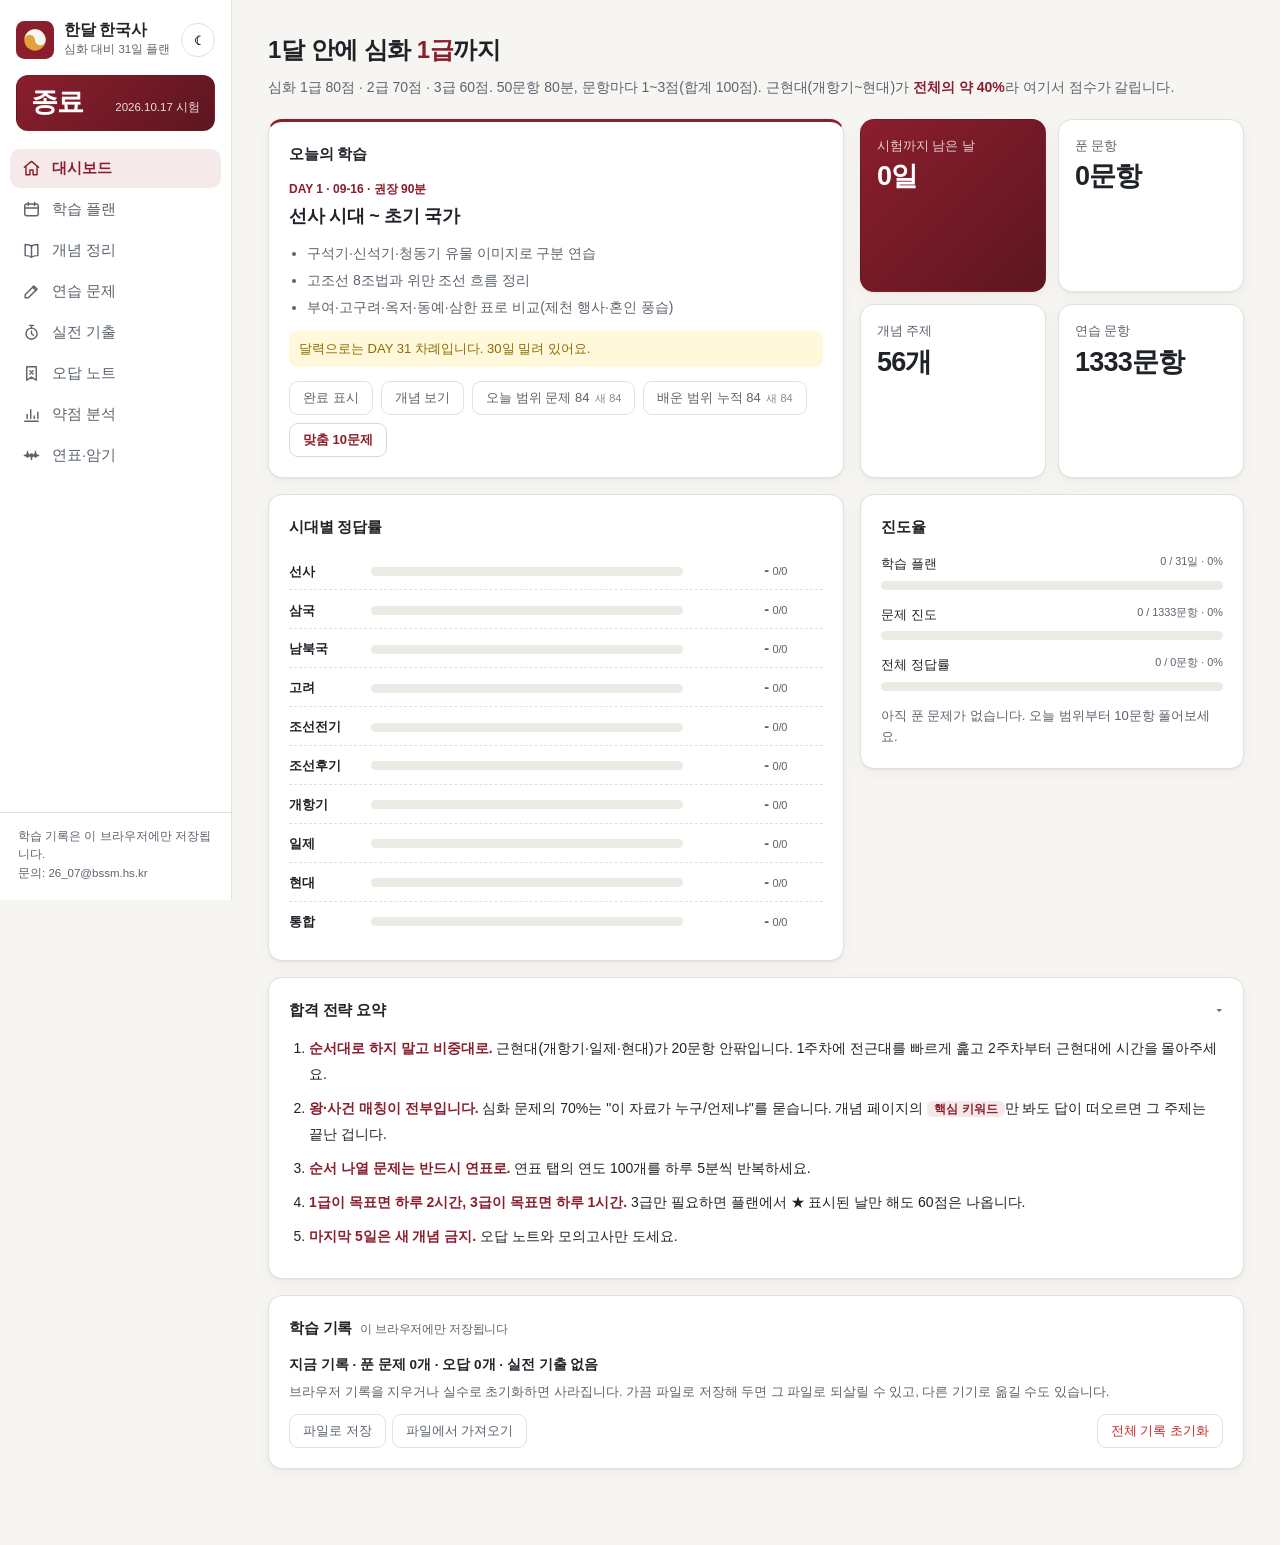
==== commit 1cdbfad1: "Add record backup: export to a file, import from a file, undo a reset Study records live only in the" ====
--- a/index.html
+++ b/index.html
@@ -77,7 +77,6 @@
       <div class="card">
         <div class="card-head">
           <h2>시대별 정답률</h2>
-          <button class="mini danger" id="acc-reset-all">전체 기록 초기화</button>
         </div>
         <div id="accuracy-box" class="accuracy-list"></div>
       </div>
@@ -97,6 +96,19 @@
         <li><b>마지막 5일은 새 개념 금지.</b> 오답 노트와 모의고사만 도세요.</li>
       </ol>
     </details>
+
+    <div class="card data-card">
+      <h2>학습 기록 <small>이 브라우저에만 저장됩니다</small></h2>
+      <p class="data-now">지금 기록 · <span id="data-now"></span></p>
+      <p class="data-note">브라우저 기록을 지우거나 실수로 초기화하면 사라집니다. 가끔 파일로 저장해 두면 그 파일로 되살릴 수 있고, 다른 기기로 옮길 수도 있습니다.</p>
+      <div class="btn-group">
+        <button class="mini" type="button" id="data-export">파일로 저장</button>
+        <button class="mini" type="button" id="data-import">파일에서 가져오기</button>
+        <input type="file" id="data-file" accept="application/json,.json" hidden>
+        <button class="mini adapt-btn hidden" type="button" id="data-undo"></button>
+        <button class="mini danger" type="button" id="acc-reset-all">전체 기록 초기화</button>
+      </div>
+    </div>
   </section>
 
   <!-- 학습 플랜 -->
--- a/css/style.css
+++ b/css/style.css
@@ -725,6 +725,8 @@
 .wq-rest[open] summary{margin-bottom:4px}
 .wq-rest .wq-opt{font-size:13.5px;padding:6px 12px}
 .wq-rest .wq-opt+.wq-opt{margin-top:4px}
+.wq-opts:has(.wq-rest[open])>.wq-opt{display:none}
+.wq-rest .wq-badge{min-width:58px;text-align:center}
 .wq-why{margin:0 2px}
 .wq-lab{display:inline-block;margin-right:8px;padding:0 8px;border-radius:6px;background:var(--chip-bg);color:var(--chip-ink);font-size:11.5px;font-weight:800;line-height:1.75;vertical-align:1px}
 .wq-key{padding:11px 14px 12px;border-radius:10px;background:var(--hl-bg);border:1px solid var(--hl-line)}
@@ -733,12 +735,45 @@
 .wq-key li{position:relative;padding-left:14px}
 .wq-key li::before{content:"";position:absolute;left:1px;top:.7em;width:5px;height:5px;border-radius:50%;background:var(--hl-ink)}
 .wq-key li+li{margin-top:4px}
-@media (max-width:480px){.wq-card{padding:2px 12px 13px}.wq-opt{gap:8px;padding:8px 10px}.wq-opt.no .wq-badge,.wq-opt.ok .wq-badge{min-width:52px;padding:0 7px}}
-.wq-view{margin-top:10px}
-.wq-view .wq-open{margin-left:auto}
+@media (max-width:480px){.wq-card{padding:2px 12px 13px}.wq-opt{gap:8px;padding:8px 10px}.wq-opt.no .wq-badge,.wq-opt.ok .wq-badge,.wq-rest .wq-badge{min-width:52px}.wq-opt.no .wq-badge,.wq-opt.ok .wq-badge{padding:0 7px}}
+.dlg-back{position:fixed;inset:0;z-index:2000;display:grid;place-items:center;padding:20px;background:rgba(15,16,18,.48);animation:dlg-fade .14s ease-out}
+.dlg{width:min(380px,100%);padding:22px 22px 18px;border-radius:16px;background:var(--card);border:1px solid var(--line);box-shadow:0 14px 44px rgba(0,0,0,.24);animation:dlg-pop .16s ease-out}
+.dlg h2{margin:0;font-size:16.5px;line-height:1.45;letter-spacing:-.3px}
+.dlg p{margin:8px 0 0;font-size:13.5px;line-height:1.65;color:var(--ink-soft)}
+.dlg-btns{display:flex;justify-content:flex-end;gap:8px;margin-top:20px}
+.dlg-btns .mini{min-width:78px;padding:9px 18px;font-size:14px;font-weight:600}
+.dlg-btns .dlg-danger{background:var(--bad);border-color:var(--bad);color:var(--card)}
+.dlg-btns .mini:focus-visible{outline:2px solid var(--accent);outline-offset:2px}
+@keyframes dlg-fade{from{opacity:0}}
+@keyframes dlg-pop{from{opacity:0;transform:translateY(8px) scale(.97)}}
+@media (prefers-reduced-motion:reduce){.dlg-back,.dlg{animation:none}}
+@media (max-width:480px){.dlg-btns .mini{flex:1}}
+.wq-note .wq-photos{grid-template-columns:repeat(auto-fill,minmax(120px,1fr));margin:0}
+.wq-note .wq-photos img{height:120px}
+.data-card .data-now{margin:0 0 4px;font-size:13.5px;font-weight:600}
+.data-card .data-note{margin:0 0 12px;font-size:13px;line-height:1.65;color:var(--ink-soft)}
+.data-card #acc-reset-all{margin-left:auto}
+@media (max-width:560px){.data-card #acc-reset-all{margin-left:0}}
+.wq-bar{display:grid;gap:9px;margin:0 0 6px;padding:11px 13px;border-radius:12px;background:var(--surface-2);border:1px solid var(--line)}
+.wq-bar-row{display:flex;align-items:flex-start;gap:10px}
+.wq-bar-lab{flex:none;width:56px;padding-top:6px;font-size:12px;font-weight:700;color:var(--ink-soft)}
+.wq-chips{display:flex;flex-wrap:wrap;gap:6px;min-width:0}
+.wq-chips .mini{padding:5px 12px;font-size:12.5px;color:var(--ink)}
+.wq-chips .mini.active{color:#fff}
+.wq-chips .mini small{opacity:.8}
+.wq-bar+.exp-note{margin:6px 2px 0}
+.reader-main.no-notes #blank-toggle,.reader-main.no-notes #note-toggle,.reader-main.no-notes .paren-mode,.reader-main.no-notes .blank-hint{display:none !important}
+@media (max-width:560px){
+  .wq-bar{padding:9px 0 9px 12px}
+  .wq-bar-lab{width:50px}
+  .wq-chips{flex-wrap:nowrap;overflow-x:auto;padding-right:12px;scrollbar-width:none;-webkit-overflow-scrolling:touch}
+  .wq-chips::-webkit-scrollbar{display:none}
+  .wq-chips .mini{flex:none;white-space:nowrap}
+}
 .exp-note{margin:8px 0 0}
 .mock-wrong-card .card-head{margin-bottom:6px}
 .mock-wrong-card .card-head .mini{flex:none;white-space:nowrap}
+.card-head-btns{display:flex;gap:6px;flex:none}
 .mock-wrong-card .exp-note{margin:0 0 8px}
 .wl-row{cursor:pointer;margin:0 -8px;padding:9px 8px}
 .wl-row:hover,.wl-row.open{background:var(--surface-2)}
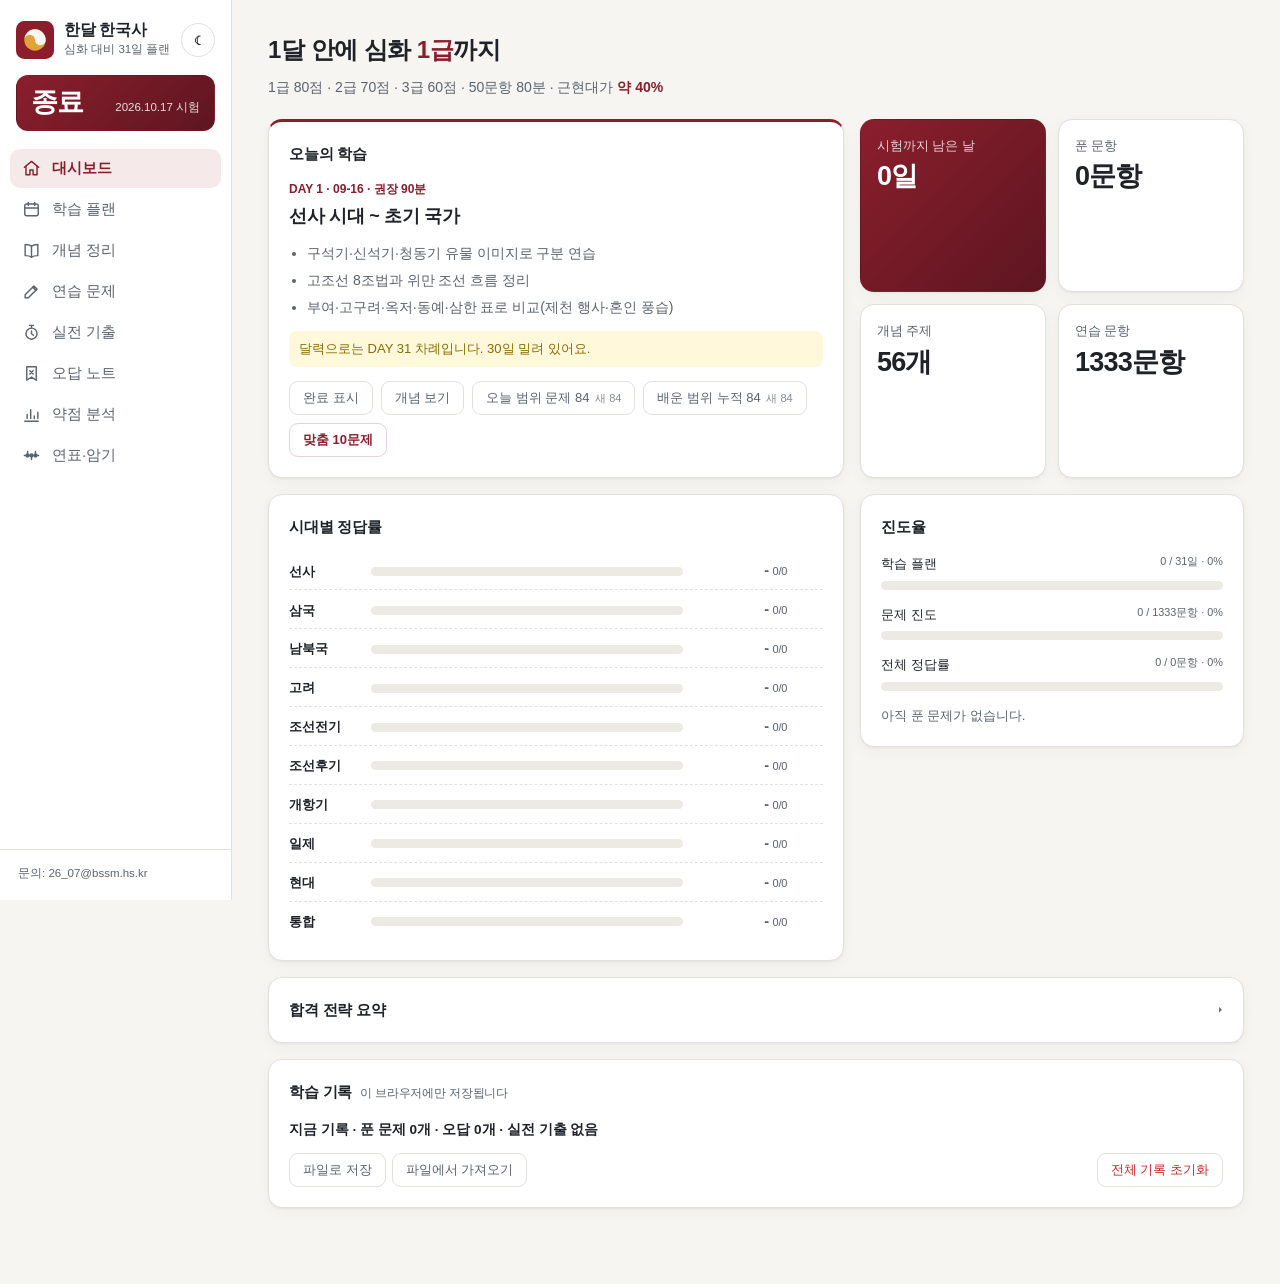
==== commit 47af9b62: "Trim explanatory copy across the site Long how-to paragraphs under page titles, repeated storage not" ====
--- a/index.html
+++ b/index.html
@@ -47,7 +47,7 @@
     <button class="tab" data-view="analysis" title="약점 분석"><svg class="ico" viewBox="0 0 24 24" aria-hidden="true"><path d="M3.5 20.5h17M6.5 17v-5M11 17V6M15.5 17v-3M20 17V9"/></svg><span class="tab-name">약점 분석</span><span class="tab-short">분석</span></button>
     <button class="tab" data-view="timeline" title="연표·암기"><svg class="ico" viewBox="0 0 24 24" aria-hidden="true"><path d="M3 12h18M7 7v2.5M12 14.5V17M17 7v2.5"/><circle cx="7" cy="12" r="1.8" fill="currentColor"/><circle cx="12" cy="12" r="1.8" fill="currentColor"/><circle cx="17" cy="12" r="1.8" fill="currentColor"/></svg><span class="tab-name">연표·암기</span><span class="tab-short">연표</span></button>
   </nav>
-  <div class="side-foot">학습 기록은 이 브라우저에만 저장됩니다.<br>문의: 26_07@bssm.hs.kr</div>
+  <div class="side-foot">문의: 26_07@bssm.hs.kr<a class="hidden" id="lock-link" href="/api/login?out=1">잠그기(로그아웃)</a></div>
 </aside>
 
 <div class="page">
@@ -57,7 +57,7 @@
   <section class="view active" id="view-dash">
     <div class="view-head">
       <h1>1달 안에 심화 <b>1급</b>까지</h1>
-      <p>심화 1급 80점 · 2급 70점 · 3급 60점. 50문항 80분, 문항마다 1~3점(합계 100점). 근현대(개항기~현대)가 <b>전체의 약 40%</b>라 여기서 점수가 갈립니다.</p>
+      <p>1급 80점 · 2급 70점 · 3급 60점 · 50문항 80분 · 근현대가 <b>약 40%</b></p>
     </div>
 
     <div class="dash-top">
@@ -86,7 +86,7 @@
       </div>
     </div>
 
-    <details class="card strategy" open>
+    <details class="card strategy fold-card">
       <summary><h2>합격 전략 요약</h2></summary>
       <ol>
         <li><b>순서대로 하지 말고 비중대로.</b> 근현대(개항기·일제·현대)가 20문항 안팎입니다. 1주차에 전근대를 빠르게 훑고 2주차부터 근현대에 시간을 몰아주세요.</li>
@@ -100,7 +100,6 @@
     <div class="card data-card">
       <h2>학습 기록 <small>이 브라우저에만 저장됩니다</small></h2>
       <p class="data-now">지금 기록 · <span id="data-now"></span></p>
-      <p class="data-note">브라우저 기록을 지우거나 실수로 초기화하면 사라집니다. 가끔 파일로 저장해 두면 그 파일로 되살릴 수 있고, 다른 기기로 옮길 수도 있습니다.</p>
       <div class="btn-group">
         <button class="mini" type="button" id="data-export">파일로 저장</button>
         <button class="mini" type="button" id="data-import">파일에서 가져오기</button>
@@ -115,7 +114,7 @@
   <section class="view" id="view-plan">
     <div class="view-head">
       <h1 id="plan-title">31일 학습 플랜</h1>
-      <p id="plan-desc">오늘 날짜에 맞춰 자동으로 하이라이트됩니다. 체크하면 진도율에 반영됩니다.</p>
+      <p id="plan-desc"></p>
     </div>
     <div class="concept-modes" id="plan-mode" role="group" aria-label="플랜 종류">
       <button class="mini active" type="button" data-plan-mode="base">기본 플랜 <small>31일 진도</small></button>
@@ -132,7 +131,7 @@
   <section class="view" id="view-concept">
     <div class="view-head">
       <h1>개념 정리</h1>
-      <p><b>오늘 범위</b>는 오늘 공부할 주제를 한 화면에 이어서 보여 주고, <b>전체 주제</b>는 목차에서 고른 한 주제씩 보여 줍니다. <b>기출 오답</b>은 실전 기출에서 틀린 문제마다 꼭 알아야 할 것과 풀이(왜 그 답인지, 내가 고른 보기가 왜 틀렸는지)를 보여 줍니다. 아래 버튼이나 키보드 ← → 로 넘기세요. <b>빨간 글씨</b>가 시험에 그대로 나오는 핵심어입니다. 밑줄 단어나 <span class="note-blue">파란 ㄴ→ 단어</span>에 마우스를 올리면(휴대폰은 탭) 풀이가 뜹니다. <span class="note-blue">파란 괄호</span>는 사람·지명 같은 단서입니다. 뜻풀이와 그냥 연도 같은 괄호는 걸러 두었고, "괄호 핵심"을 누르면 빨간 핵심어에 붙은 것만 남습니다. "전부"를 누르면 걸러 낸 것도 <span class="note-gray">회색</span>으로 보입니다. "풀이 펼치기"를 누르면 괄호가 본문 제자리에 들어가 필기하는 모양 그대로 보입니다.</p>
+      <p class="legend"><b class="lg-red">빨간 글씨</b> 핵심어 · <span class="note-blue">파란 괄호</span> 단서 · <u>밑줄</u>과 <span class="note-blue">ㄴ→</span> 누르면 풀이</p>
     </div>
     <div class="concept-modes" id="concept-modes" role="group" aria-label="보기 방식">
       <button class="mini" type="button" data-mode="range">오늘 범위 <small id="mode-range-day"></small></button>
@@ -168,7 +167,7 @@
             <button class="mini" id="note-toggle" type="button" aria-pressed="false">풀이 펼치기</button>
           </div>
         </div>
-        <p class="blank-hint">빨간 핵심어를 가렸습니다. 떠올린 다음 빈칸을 누르면 답이 보이고, 다시 누르면 가려집니다. 아래 풀이 줄, 핵심 키워드, 시험 포인트는 답이 보여서 숨겼습니다.</p>
+        <p class="blank-hint">빈칸을 누르면 답이 보이고, 다시 누르면 가려집니다.</p>
         <div id="concept-list"></div>
         <div class="concept-nav" id="concept-nav"></div>
       </article>
@@ -179,13 +178,11 @@
   <section class="view" id="view-quiz">
     <div class="view-head">
       <h1>기출 유형 문제</h1>
-      <p>범위와 문항 수를 고르고 시작하세요. 틀린 문제는 자동으로 오답 노트에 저장됩니다.</p>
     </div>
     <div class="card quiz-adaptive" id="quiz-adaptive">
       <div class="qa-text">
         <h2>맞춤 문제</h2>
         <p id="quiz-adaptive-sum"></p>
-        <small>복습 차례인 문제부터, 그다음 배운 범위에서 약한 주제 위주로 10문제를 고릅니다. 틀리면 같은 주제 문제가 곧바로 한 번 더 나옵니다.</small>
       </div>
       <button class="primary" id="quiz-adaptive-go" type="button">맞춤 10문제 시작</button>
     </div>
@@ -213,12 +210,7 @@
       </div>
       <button class="primary" id="quiz-start">문제 풀기 시작</button>
     </div>
-    <div class="card official" id="quiz-official">
-      <h2>공식 기출문제도 꼭 풀어보세요</h2>
-      <p>여기 문제는 실제 출제 방식에 맞춰 새로 만든 연습 문제입니다. 실제 기출문제는 <b>실전 기출</b> 탭에서 80분 재고 풀고 바로 채점할 수 있습니다.</p>
-      <button class="mini" type="button" data-goto="mock">실전 기출 풀러 가기</button>
-      <small>기출문제 출처: 국사편찬위원회. 공공누리 제4유형(출처표시, 상업적 이용금지, 변경금지)에 따라 원문은 이 사이트에 옮기지 않았습니다.</small>
-    </div>
+    <p class="official" id="quiz-official">출제 방식에 맞춰 새로 만든 연습 문제입니다. 실제 기출은 <button class="linkish" type="button" data-goto="mock">실전 기출</button>에서 풉니다.</p>
     <div id="quiz-run" class="hidden"></div>
     <div id="quiz-result" class="hidden"></div>
   </section>
@@ -227,7 +219,7 @@
   <section class="view" id="view-mock">
     <div class="view-head">
       <h1>실전 기출 모의고사</h1>
-      <p>공식 기출 문제지에서 문제를 한 문제씩 크게 잘라 보여 줍니다. 80분 타이머가 돌고, 제출하면 공식 정답표로 바로 채점합니다. 틀린 문제는 어느 시대·주제인지 알려 주고 개념 정리로 이어집니다.</p>
+      <p>80분 타이머로 풀고, 제출하면 공식 정답표로 바로 채점합니다.</p>
     </div>
     <div id="mock-pick"></div>
     <div id="mock-run" class="hidden"></div>
@@ -238,7 +230,6 @@
   <section class="view" id="view-wrong">
     <div class="view-head">
       <h1>오답 노트</h1>
-      <p>틀린 문제만 모았습니다. 시험 전날에는 이것만 보세요.</p>
     </div>
     <div class="btn-group" style="margin-bottom:16px">
       <button class="mini" id="wrong-retry">오답만 다시 풀기</button>
@@ -250,7 +241,7 @@
   <section class="view" id="view-analysis">
     <div class="view-head">
       <h1>약점 분석</h1>
-      <p>어디를 고치면 점수가 가장 많이 오르는지 계산합니다. <b>시험 출제 비중 × 틀리는 비율</b>로 순위를 매기고, 실전 기출 답은 실제 시험에 가까워 연습 문제보다 두 배로 칩니다. 한 시대에서 5문항 이상 풀어야 순위에 들어갑니다.</p>
+      <p><b>출제 비중 × 틀리는 비율</b>로, 고치면 점수가 가장 많이 오르는 곳부터 보여 줍니다.</p>
     </div>
     <div id="analysis-box"></div>
     <div class="card ana-ai">
@@ -258,7 +249,7 @@
         <h2>AI에게 상담하기</h2>
         <button class="primary small" id="ana-copy" type="button">AI 상담용 복사</button>
       </div>
-      <p class="ana-hint">버튼을 누르면 시대별 정답률, 실전 점수, 틀린 문제가 질문 글로 정리되어 복사됩니다. Claude 같은 AI 채팅에 붙여 넣으면 자주 틀리는 패턴, 헷갈리는 개념 구분표, 남은 날 하루 단위 계획을 받아 볼 수 있습니다. 실전 기출은 저작권 때문에 문제 원문 없이 주제와 답만 들어가고, 사이트는 이 기록을 어디에도 보내지 않습니다.</p>
+      <p class="ana-hint">내 기록을 질문 글로 정리해 복사합니다. AI 채팅에 붙여 넣으세요. 기출 문제 원문은 들어가지 않습니다.</p>
       <textarea id="ana-text" class="ana-text hidden" readonly aria-label="AI 상담용 글"></textarea>
     </div>
   </section>
@@ -267,7 +258,6 @@
   <section class="view" id="view-timeline">
     <div class="view-head">
       <h1>연표 · 타임라인</h1>
-      <p>시간은 왼쪽에서 오른쪽으로 흐릅니다.</p>
     </div>
     <div class="search-row">
       <input type="search" id="tl-search" placeholder="검색 (예: 1270, 무신 정권, 만적)">
@@ -279,10 +269,7 @@
 </main>
 
 <footer class="foot">
-  <p>
-    학습 기록은 브라우저에만 저장됩니다. <br>
-    문의: 26_07@bssm.hs.kr <br>
-  </p>
+  <p>문의: 26_07@bssm.hs.kr</p>
 </footer>
 </div>
 </div>
--- a/css/style.css
+++ b/css/style.css
@@ -105,6 +105,9 @@
 .view-head{margin-bottom:20px}
 .view-head h1{font-size:24px;margin:0 0 6px;letter-spacing:-.5px}
 .view-head p{margin:0;color:var(--ink-soft);font-size:14px}
+.view-head p:empty{display:none}
+.view-head .legend{font-size:13px}
+.view-head .legend .lg-red{color:var(--accent)}
 .hidden{display:none !important}
 
 .card{
@@ -133,12 +136,12 @@
 .stat.accent small{color:var(--hero-ink);opacity:.8}
 .dash-mid{display:grid;grid-template-columns:minmax(0,1.5fr) minmax(0,1fr);gap:16px;margin-bottom:16px;align-items:start}
 .dash-mid>.card{margin:0}
-details.strategy>summary{list-style:none;cursor:pointer;display:flex;align-items:center;justify-content:space-between}
-details.strategy>summary::-webkit-details-marker{display:none}
-details.strategy>summary h2{margin:0}
-details.strategy>summary::after{content:"▾";color:var(--ink-soft);font-size:13px;transition:transform .2s}
-details.strategy:not([open])>summary::after{transform:rotate(-90deg)}
-details.strategy[open]>summary{margin-bottom:14px}
+details.fold-card>summary{list-style:none;cursor:pointer;display:flex;align-items:center;justify-content:space-between}
+details.fold-card>summary::-webkit-details-marker{display:none}
+details.fold-card>summary h2{margin:0}
+details.fold-card>summary::after{content:"▾";color:var(--ink-soft);font-size:13px;transition:transform .2s}
+details.fold-card:not([open])>summary::after{transform:rotate(-90deg)}
+details.fold-card[open]>summary{margin-bottom:14px}
 @media(max-width:980px){.dash-top,.dash-mid{grid-template-columns:1fr}}
 /* 약점 분석 */
 .ana-goal{display:flex;align-items:center;gap:18px;padding:4px 0 14px;border-bottom:1px solid var(--line);margin-bottom:6px;flex-wrap:wrap}
@@ -241,8 +244,7 @@
 .quiz-adaptive{display:flex;align-items:center;gap:18px;flex-wrap:wrap;border-left:3px solid var(--accent)}
 .qa-text{flex:1;min-width:240px}
 .qa-text h2{margin-bottom:6px}
-.qa-text p{margin:0 0 4px;font-size:14px}
-.qa-text small{font-size:12px;color:var(--ink-soft);line-height:1.6;display:block}
+.qa-text p{margin:0;font-size:14px}
 .ana-weak{display:flex;flex-direction:column}
 .ana-wk{display:grid;grid-template-columns:minmax(0,200px) minmax(0,1fr) 40px auto auto;align-items:center;gap:10px;padding:7px 0;border-bottom:1px dashed var(--line);font-size:13px}
 .ana-wk:last-child{border-bottom:0}
@@ -623,9 +625,8 @@
 .q-tag.st-wrong{background:var(--bad-bg);color:var(--bad);font-weight:600}
 .q-tag.st-again{background:var(--chip-bg);color:var(--ink-soft)}
 .mini small{font-size:11px;opacity:.75;margin-left:2px}
-.official p{margin:0 0 12px;font-size:13.5px;color:var(--ink-soft);line-height:1.7}
-.official a.mini{display:inline-block;text-decoration:none;color:var(--accent);font-weight:600}
-.official small{display:block;margin-top:10px;font-size:11.5px;color:var(--ink-soft)}
+.official{margin:14px 2px 0;font-size:12.5px;color:var(--ink-soft);line-height:1.6}
+.linkish{padding:0;border:0;background:none;font:inherit;color:var(--accent);font-weight:600;text-decoration:underline;text-underline-offset:2px;cursor:pointer}
 
 /* 사진 */
 .photo{margin:12px 0}
@@ -750,8 +751,9 @@
 @media (max-width:480px){.dlg-btns .mini{flex:1}}
 .wq-note .wq-photos{grid-template-columns:repeat(auto-fill,minmax(120px,1fr));margin:0}
 .wq-note .wq-photos img{height:120px}
-.data-card .data-now{margin:0 0 4px;font-size:13.5px;font-weight:600}
-.data-card .data-note{margin:0 0 12px;font-size:13px;line-height:1.65;color:var(--ink-soft)}
+#lock-link{display:block;margin-top:6px;color:var(--ink-soft);text-decoration:underline}
+#lock-link.hidden{display:none}
+.data-card .data-now{margin:0 0 12px;font-size:13.5px;font-weight:600}
 .data-card #acc-reset-all{margin-left:auto}
 @media (max-width:560px){.data-card #acc-reset-all{margin-left:0}}
 .wq-bar{display:grid;gap:9px;margin:0 0 6px;padding:11px 13px;border-radius:12px;background:var(--surface-2);border:1px solid var(--line)}
@@ -774,6 +776,12 @@
 .mock-wrong-card .card-head{margin-bottom:6px}
 .mock-wrong-card .card-head .mini{flex:none;white-space:nowrap}
 .card-head-btns{display:flex;gap:6px;flex:none}
+.fold-btn{display:flex;align-items:baseline;gap:9px;padding:2px 0;border:0;background:none;font:inherit;letter-spacing:inherit;color:inherit;text-align:left}
+.fold-btn::before{content:"";flex:none;align-self:center;width:7px;height:7px;border-right:2px solid var(--ink-soft);border-bottom:2px solid var(--ink-soft);transform:translateY(-2px) rotate(45deg);transition:transform .15s}
+.mock-wrong-card.folded .fold-btn::before{transform:translateX(-2px) rotate(-45deg)}
+.mock-wrong-card.folded>:not(.card-head){display:none}
+.mock-wrong-card.folded .card-head{margin-bottom:0}
+.mock-wrong-card.folded [data-expand]{display:none}
 .mock-wrong-card .exp-note{margin:0 0 8px}
 .wl-row{cursor:pointer;margin:0 -8px;padding:9px 8px}
 .wl-row:hover,.wl-row.open{background:var(--surface-2)}
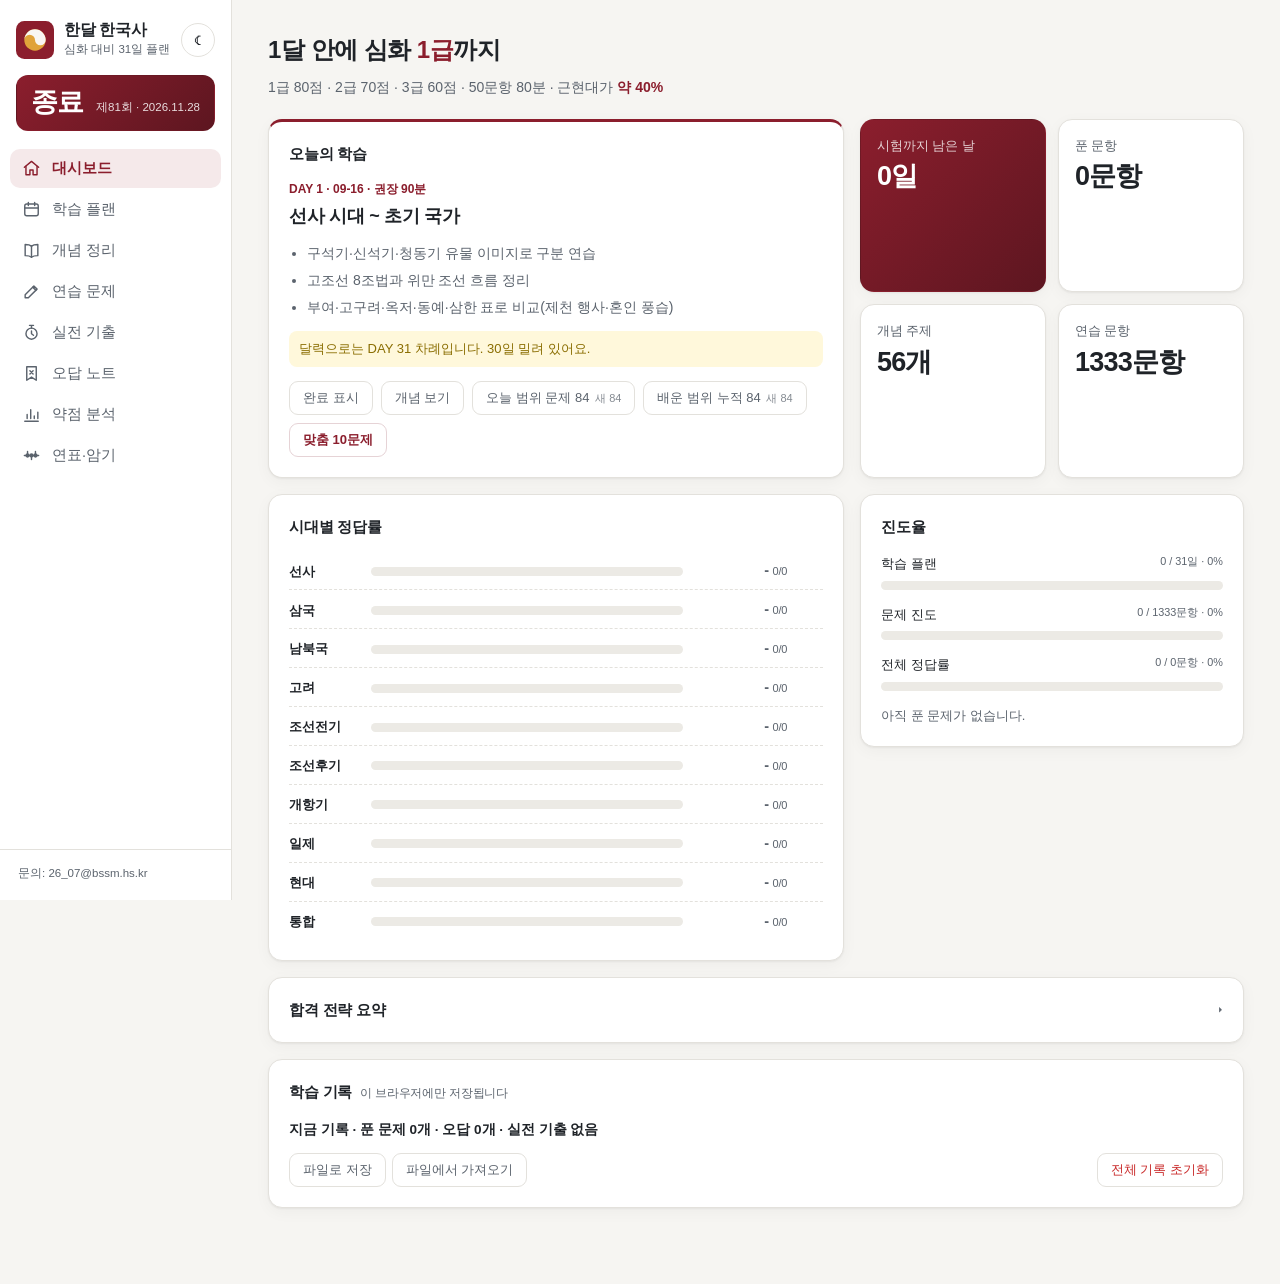
==== commit 45f1b4b0: "Let the user pick the exam date from the remaining sittings The exam date was fixed at 2026-10-17 (t" ====
--- a/index.html
+++ b/index.html
@@ -31,10 +31,10 @@
         </div>
       </div>
       <button class="theme-toggle" id="theme-toggle" type="button" aria-label="다크 모드 전환"></button>
-      <div class="dday" id="dday">
-        <div class="dday-num">D-</div>
-        <div class="dday-label">2026.10.17 시험</div>
-      </div>
+      <button class="dday" id="dday" type="button" title="시험일 바꾸기" aria-label="시험일 바꾸기">
+        <span class="dday-num">D-</span>
+        <span class="dday-label"></span>
+      </button>
     </div>
   </header>
   <nav class="tabs" id="tabs">
@@ -116,6 +116,7 @@
       <h1 id="plan-title">31일 학습 플랜</h1>
       <p id="plan-desc"></p>
     </div>
+    <div class="exam-row card" id="exam-row"></div>
     <div class="concept-modes" id="plan-mode" role="group" aria-label="플랜 종류">
       <button class="mini active" type="button" data-plan-mode="base">기본 플랜 <small>31일 진도</small></button>
       <button class="mini" type="button" data-plan-mode="final">막판 플랜 <small>기출 집중</small></button>
@@ -131,7 +132,7 @@
   <section class="view" id="view-concept">
     <div class="view-head">
       <h1>개념 정리</h1>
-      <p class="legend"><b class="lg-red">빨간 글씨</b> 핵심어 · <span class="note-blue">파란 괄호</span> 단서 · <u>밑줄</u>과 <span class="note-blue">ㄴ→</span> 누르면 풀이</p>
+      <p class="legend"><b class="lg-red">빨간 글씨</b>는 핵심어, <span class="lg-paren">갈색 괄호</span>는 덧붙임, <span class="lg-term">점선 밑줄</span>은 누르면 뜻이 뜹니다.</p>
     </div>
     <div class="concept-modes" id="concept-modes" role="group" aria-label="보기 방식">
       <button class="mini" type="button" data-mode="range">오늘 범위 <small id="mode-range-day"></small></button>
@@ -157,14 +158,7 @@
             <span class="topic-crumb" id="concept-crumb"></span>
           </div>
           <div class="reader-tools-r">
-            <div class="paren-mode" id="paren-mode" role="group" aria-label="괄호 보기">
-              <span>괄호</span>
-              <button class="mini" type="button" data-pm="key" title="빨간 핵심어에 붙은 괄호만">핵심</button>
-              <button class="mini" type="button" data-pm="std" title="뜻풀이·반복·그냥 연도는 걸러 낸 상태">기본</button>
-              <button class="mini" type="button" data-pm="all" title="걸러 낸 괄호까지 회색으로 모두">전부</button>
-            </div>
             <button class="mini" id="blank-toggle" type="button" aria-pressed="false" title="빨간 핵심어를 가리고 떠올려 보기">빈칸 모드</button>
-            <button class="mini" id="note-toggle" type="button" aria-pressed="false">풀이 펼치기</button>
           </div>
         </div>
         <p class="blank-hint">빈칸을 누르면 답이 보이고, 다시 누르면 가려집니다.</p>
@@ -280,8 +274,6 @@
 <script src="js/data/glossary_1.js"></script>
 <script src="js/data/glossary_2.js"></script>
 <script src="js/data/glossary_3.js"></script>
-<script src="js/data/notes_easy.js"></script>
-<script src="js/data/notes_skip.js"></script>
 <script src="js/data/quiz_1.js"></script>
 <script src="js/data/quiz_2.js"></script>
 <script src="js/data/quiz_3.js"></script>
--- a/css/style.css
+++ b/css/style.css
@@ -5,6 +5,8 @@
   --blue:#2f5cd4;--green:#2f9e44;--orange:#e8590c;--bad:#c92a2a;
   --track:#eceae5;--chip-bg:#f1efea;--chip-ink:#4a4f57;
   --hl-bg:#fff8db;--hl-line:#f0d58a;--hl-ink:#8a6d00;
+  --find-bg:#ffe866;--find-cur:#ffb648;
+  --paren:#8a6c52;
   --ok-bg:#eefaf0;--bad-bg:#fdefef;--pick-bg:#eef2fd;
   --topbar:rgba(255,255,255,.92);
   --shadow:0 1px 2px rgba(0,0,0,.05), 0 4px 16px rgba(0,0,0,.04);
@@ -24,6 +26,8 @@
   --blue:#7194f2;--green:#4cc265;--orange:#f08a4b;--bad:#f06a6a;
   --track:#2c2f35;--chip-bg:#2a2d33;--chip-ink:#c9cdd3;
   --hl-bg:#342d13;--hl-line:#6b5a1f;--hl-ink:#f0cf6a;
+  --find-bg:rgba(250,204,21,.34);--find-cur:rgba(251,146,60,.62);
+  --paren:#b9a08a;
   --ok-bg:#16301d;--bad-bg:#3a1c1c;--pick-bg:#1c2745;
   --topbar:rgba(22,23,26,.9);
   --shadow:0 1px 2px rgba(0,0,0,.35), 0 4px 16px rgba(0,0,0,.3);
@@ -42,6 +46,8 @@
   --blue:#7194f2;--green:#4cc265;--orange:#f08a4b;--bad:#f06a6a;
   --track:#2c2f35;--chip-bg:#2a2d33;--chip-ink:#c9cdd3;
   --hl-bg:#342d13;--hl-line:#6b5a1f;--hl-ink:#f0cf6a;
+  --find-bg:rgba(250,204,21,.34);--find-cur:rgba(251,146,60,.62);
+  --paren:#b9a08a;
   --ok-bg:#16301d;--bad-bg:#3a1c1c;--pick-bg:#1c2745;
   --topbar:rgba(22,23,26,.9);
   --shadow:0 1px 2px rgba(0,0,0,.35), 0 4px 16px rgba(0,0,0,.3);
@@ -84,6 +90,9 @@
 .dday{grid-area:dday;display:flex;align-items:baseline;justify-content:space-between;gap:8px;
   background:linear-gradient(135deg,var(--hero-a),var(--hero-b));border:1px solid var(--hero-line);color:var(--hero-ink);
   border-radius:12px;padding:13px 14px}
+button.dday{appearance:none;font:inherit;text-align:left;cursor:pointer;width:100%}
+button.dday:hover{filter:brightness(1.08)}
+button.dday:focus-visible{outline:2px solid var(--accent);outline-offset:2px}
 .dday-num{font-size:27px;font-weight:800;line-height:1;letter-spacing:-1px;color:var(--hero-ink)}
 .dday-label{font-size:11.5px;opacity:.85;white-space:nowrap}
 
@@ -367,12 +376,6 @@
 .topic-head h3{margin:0;font-size:15px;font-weight:600;flex:1;letter-spacing:-.2px}
 .topic-arrow{color:var(--ink-soft);font-size:12px;transition:transform .2s}
 .topic.open .topic-arrow{transform:rotate(90deg)}
-.topic-body{display:none;padding:0 16px 16px;border-top:1px solid var(--line)}
-.topic.open .topic-body{display:block}
-.topic-body ul{margin:16px 0;padding-left:18px;font-size:14px;line-height:1.8}
-.topic-body li{margin-bottom:14px;padding-left:2px}
-.topic-body li:last-child{margin-bottom:0}
-.topic-body li::marker{color:var(--accent)}
 /* 용어 풀이 */
 .term{
   text-decoration:underline dotted;text-decoration-color:color-mix(in srgb,currentColor 60%,transparent);
@@ -389,12 +392,6 @@
 #gloss-pop b{display:block;color:var(--accent);font-size:13px;margin-bottom:2px}
 .kw-row{display:flex;gap:5px;flex-wrap:wrap;margin:12px 0}
 .kw{background:var(--chip-bg);border-radius:6px;padding:2px 8px;font-size:12px;color:var(--chip-ink)}
-.tip{
-  background:var(--accent-soft);border-radius:10px;padding:11px 13px;
-  font-size:13px;line-height:1.7;
-}
-.tip b,.tip::before{color:var(--accent)}
-.tip::before{content:"시험 포인트 · ";font-weight:700;font-size:12px}
 
 /* ---------- quiz ---------- */
 .q-progress{display:flex;align-items:center;gap:12px;margin-bottom:14px}
@@ -661,6 +658,13 @@
 .toc-top input:focus{outline:2px solid var(--accent-soft);border-color:var(--accent)}
 .toc-list{flex:1;min-height:0;overflow-y:auto;overscroll-behavior:contain;padding:4px 8px 12px;position:relative}
 .toc-count{font-size:12px;color:var(--ink-soft);margin:8px 8px 0}
+.toc-count .linkish{font-size:12px;margin-left:2px}
+/* 검색어 형광펜. 접힌 보기 속에만 있으면 여는 단추를 칠한다 */
+mark.find-hit{background:var(--find-bg);color:inherit;border-radius:3px;box-shadow:0 0 0 1.5px var(--find-bg)}
+mark.find-hit.find-cur{background:var(--find-cur);box-shadow:0 0 0 2px var(--find-cur)}
+.toc-item.on mark.find-hit{background:#ffe866;box-shadow:0 0 0 1.5px #ffe866;color:#2a2200}
+details:not([open]):has(mark.find-hit)>summary{background:var(--find-bg);border-radius:4px}
+summary.find-cur{background:var(--find-cur) !important}
 .toc-era{margin-top:10px}
 .toc-era-name{display:flex;justify-content:space-between;gap:6px;align-items:baseline;padding:4px 8px;font-size:12px;font-weight:700;color:var(--accent)}
 .toc-era-name small{flex:none;font-size:11px;font-weight:500;color:var(--ink-soft)}
@@ -675,19 +679,16 @@
 /* 빈칸 모드: 빨간 핵심어를 가린다 */
 .blank-hint{display:none;margin:6px 0 10px;padding:8px 12px;border-radius:9px;background:var(--hl-bg);color:var(--hl-ink);font-size:12.5px;line-height:1.6}
 .blank-on .blank-hint{display:block}
-.blank-on .nt-main>b:not(:empty),.blank-on .nt-main>.nt-mark>b:not(:empty){cursor:pointer;border-radius:5px;padding:1px 3px;-webkit-user-select:none;user-select:none}
-.blank-on .nt-main>b:not(:empty):not(.shown),.blank-on .nt-main>.nt-mark>b:not(:empty):not(.shown){
-  color:transparent !important;background:var(--chip-bg);box-shadow:inset 0 -2px 0 var(--accent-line)}
-.blank-on .nt-main>b:not(.shown) *,.blank-on .nt-main>.nt-mark>b:not(.shown) *{color:transparent !important;text-decoration-color:transparent !important}
-.blank-on .nt-main>b:not(:empty):not(.shown):hover,.blank-on .nt-main>.nt-mark>b:not(:empty):not(.shown):hover{background:var(--accent-soft)}
-.blank-on .nt-main b.shown{background:var(--hl-bg)}
-.blank-on .nt-notes,.blank-on .kw-row,.blank-on .tip{display:none}
+.blank-on :is(.cv-item,.cv-step)>b:not(:empty){cursor:pointer;border-radius:5px;padding:1px 3px;-webkit-user-select:none;user-select:none}
+.blank-on :is(.cv-item,.cv-step)>b:not(:empty):not(.shown){color:transparent !important;background:var(--chip-bg);box-shadow:inset 0 -2px 0 var(--accent-line)}
+.blank-on :is(.cv-item,.cv-step)>b:not(.shown) *{color:transparent !important;text-decoration-color:transparent !important}
+.blank-on :is(.cv-item,.cv-step)>b:not(:empty):not(.shown):hover{background:var(--accent-soft)}
+.blank-on :is(.cv-item,.cv-step)>b.shown{background:var(--hl-bg)}
+.blank-on .cn-sum{display:none}
 .topic-crumb{font-size:12.5px;font-weight:700;color:var(--accent)}
 .topic-crumb span{margin-left:6px;font-weight:500;color:var(--ink-soft)}
-#note-toggle{flex:none;white-space:nowrap}
 .topic-title{font-size:23px;margin:0 0 4px;letter-spacing:-.6px;line-height:1.35}
 .topic-page .topic-body{display:block;padding:0;border:0}
-.topic-page .topic-body ul{font-size:15px}
 .concept-modes{display:flex;gap:6px;margin-bottom:14px}
 .concept-modes .mini{padding:8px 16px;font-size:13.5px}
 .range-title{margin-bottom:12px}
@@ -700,7 +701,6 @@
 .range-num{flex:none;width:26px;height:26px;border-radius:50%;background:var(--accent-fill);color:#fff;font-size:13px;font-weight:800;display:grid;place-items:center;margin-top:3px}
 .range-era{font-size:12px;font-weight:600;color:var(--ink-soft);line-height:1.3}
 .range-topic{margin:0;font-size:18.5px;letter-spacing:-.4px;line-height:1.4}
-.topic-page .range-head+.topic-body ul{margin-top:12px}
 .topic-page+.topic-page .range-head{margin-top:0}
 .concept-modes{flex-wrap:wrap}
 .wq-cards{display:grid;gap:14px;margin:12px 0 4px}
@@ -764,7 +764,7 @@
 .wq-chips .mini.active{color:#fff}
 .wq-chips .mini small{opacity:.8}
 .wq-bar+.exp-note{margin:6px 2px 0}
-.reader-main.no-notes #blank-toggle,.reader-main.no-notes #note-toggle,.reader-main.no-notes .paren-mode,.reader-main.no-notes .blank-hint{display:none !important}
+.reader-main.no-notes #blank-toggle,.reader-main.no-notes .blank-hint{display:none !important}
 @media (max-width:560px){
   .wq-bar{padding:9px 0 9px 12px}
   .wq-bar-lab{width:50px}
@@ -846,61 +846,51 @@
 @media (max-width:560px){
   .reader-main{padding:18px 16px}
   .topic-title{font-size:20px}
-  .topic-page .topic-body ul{font-size:14.5px}
   .concept-nav button{font-size:13px;padding:9px 11px}
 }
 
-/* 손필기 모양 개념 정리 */
-.note-blue{color:var(--blue);font-weight:600}
-.note-gray{color:var(--ink-soft);font-weight:600}
-.topic-body li.nt{margin-bottom:16px}
-.nt-main{display:block}
-.nt-subj{color:var(--accent);font-weight:700}
-.nt-colon,.nt-sep{color:var(--ink-soft)}
-.nt-notes{margin:5px 0 0;display:flex;flex-wrap:wrap;gap:2px 14px;font-size:13px;line-height:1.7;color:var(--blue)}
-.nt-note{font-weight:600;cursor:help;border-radius:4px;outline:none}
-.nt-note .nt-head{text-decoration:underline dotted;text-decoration-color:color-mix(in srgb,var(--blue) 50%,transparent);text-underline-offset:3px}
-.nt-note:hover .nt-head,.nt-note:focus-visible .nt-head{background:color-mix(in srgb,var(--blue) 12%,transparent);text-decoration:none}
-.nt-arrow{margin-right:3px;opacity:.75;font-weight:400}
-.nt-text{display:none}
-/* 풀이 펼치기 */
-.notes-open .nt-notes{flex-direction:column;flex-wrap:nowrap;gap:3px}
-.notes-open .nt-note{display:flex;gap:8px;align-items:baseline;cursor:auto}
-.notes-open .nt-note .nt-head{flex:none;max-width:42%;text-decoration:none;background:none}
-.notes-open .nt-text{display:block;flex:1;min-width:0;font-weight:400}
-.nt-text b{color:inherit}
-.nt-text .term{text-decoration-color:color-mix(in srgb,var(--blue) 45%,transparent)}
+/* 개념 정리 (코넬 노트 배치): 왼쪽 좁은 칸 = 왕·사건, 오른쪽 넓은 칸 = 한 줄에 하나씩, 맨 아래 정리.
+   색은 셋만: 기본 검정, 핵심어 빨강, 덧붙임(괄호) 흐린 갈색 */
+.cn{display:grid;gap:10px;margin-top:12px}
+.cn-row{display:grid;grid-template-columns:8.5em minmax(0,1fr);border:1px solid var(--line);border-radius:12px;overflow:hidden;background:var(--card)}
+.cn-row.solo{grid-template-columns:minmax(0,1fr);background:var(--surface-2)}
+.cn-cue{padding:13px 14px;background:var(--accent-soft);font-size:15.5px;font-weight:800;line-height:1.5;color:var(--accent);letter-spacing:-.3px}
+.cn-cue b{color:inherit}
+.cn-cue .cv-paren{display:block;margin-top:3px;font-size:12px;font-weight:500;line-height:1.45}
+.cn-note{padding:12px 16px;min-width:0}
+.cn-list,.cn-flow{list-style:none;margin:0;padding:0}
+.cn-list+.cn-list,.cn-list+.cn-flow,.cn-flow+.cn-list,.cn-flow+.cn-flow{margin-top:8px}
+.cn-list li{position:relative;padding-left:15px;font-size:15px;line-height:1.75;color:var(--ink)}
+.cn-list li::before{content:"";position:absolute;left:3px;top:.78em;width:5px;height:5px;border-radius:50%;background:var(--line-strong)}
+.cn-flow li{position:relative;padding:0 0 7px 20px;font-size:15px;line-height:1.6;color:var(--ink)}
+.cn-flow li:last-child{padding-bottom:0}
+.cn-flow li::before{content:"";position:absolute;left:3px;top:.5em;width:8px;height:8px;border-radius:50%;border:2px solid var(--accent);background:var(--card);box-sizing:border-box}
+.cn-flow li::after{content:"";position:absolute;left:6px;top:calc(.5em + 9px);bottom:-.35em;width:2px;background:var(--accent-line)}
+.cn-flow li:last-child::after{display:none}
+.cn-flow li:last-child::before{background:var(--accent)}
+.cv-paren{color:var(--paren);font-size:.86em;font-weight:400}
+.cv-paren b{color:inherit;font-weight:600}
+.cv-arrow{color:var(--ink-soft);font-weight:400}
+.cn .term{text-decoration-color:color-mix(in srgb,currentColor 30%,transparent);text-decoration-thickness:1px}
+.cn-sum{display:flex;gap:10px;align-items:flex-start;margin:16px 0 0;padding:12px 14px;border-radius:10px;background:var(--surface-2);border-left:3px solid var(--accent)}
+.cn-sum p{margin:0;font-size:14.5px;line-height:1.65;color:var(--ink)}
+.cn-sum-lab{flex:none;margin-top:1px;font-size:12px;font-weight:800;color:var(--accent);line-height:1.9}
+.lg-term{text-decoration:underline dotted;text-decoration-thickness:2px;text-underline-offset:4px}
+.lg-paren{color:var(--paren)}
+@media (max-width:560px){
+  .cn-row,.cn-row.solo{grid-template-columns:minmax(0,1fr)}
+  .cn-cue{padding:9px 13px}
+  .cn-cue .cv-paren{display:inline;margin-left:5px}
+  .cn-note{padding:10px 13px 12px}
+  .cn-list li,.cn-flow li{font-size:14.5px}
+}
 .search-row{display:flex;gap:8px;align-items:stretch}
 .search-row input{flex:1;min-width:0}
-#note-toggle{flex:none;white-space:nowrap}
-#note-toggle.active{background:var(--blue);border-color:var(--blue);color:#fff}
-@media (max-width:480px){.notes-open .nt-note{flex-direction:column;gap:0}.notes-open .nt-note .nt-head{max-width:none}.notes-open .nt-text{padding-left:22px}}
-.nt-mark{text-decoration:underline;text-decoration-color:color-mix(in srgb,var(--blue) 70%,transparent);text-decoration-thickness:1.5px;text-underline-offset:4px;cursor:help;border-radius:3px}
-.nt-mark.hl,.nt-note.hl .nt-head{background:color-mix(in srgb,var(--blue) 18%,transparent)}
-.notes-open .nt-mark{cursor:auto}
-.nt-inl{display:none;color:var(--blue);font-weight:400}
-.nt-inl b{color:inherit;font-weight:700}
-.notes-open .nt-inl{display:inline}
-/* 괄호 걸러 보기: 걸러 낸 것과 그냥 연도는 '전부'에서만, 보통 글씨에 붙은 것은 '핵심'에서 숨긴다 */
-.notes-open .nt-inl.skip,.notes-open .nt-inl.yr{display:none}
-.notes-open.pm-key .nt-inl.sub{display:none}
-.notes-open.pm-all .nt-inl.skip,.notes-open.pm-all .nt-inl.yr{display:inline;color:var(--ink-soft);opacity:.75}
-.paren-mode{display:none;align-items:center;gap:4px;margin-right:6px}
-.reader-main:has(#concept-list.notes-open) .paren-mode{display:flex}
-.paren-mode>span{font-size:12px;color:var(--ink-soft);margin-right:2px}
-.paren-mode .mini{padding:4px 10px;font-size:12px}
-.notes-open .nt-note.inl .nt-detail{display:none}
-/* 호버 풀이: 종류 · 제목 / 쉬운 뜻 / 참고 */
+/* 용어 말풍선: 종류 · 단어 / 쉬운 뜻 */
 #gloss-pop .gp-head{display:flex;align-items:baseline;gap:6px}
 #gloss-pop .gp-type{flex:none;font-size:11px;font-weight:700;line-height:1.5;padding:0 6px;border-radius:5px;background:var(--accent-soft);color:var(--accent)}
 #gloss-pop .gp-title{font-weight:700;color:var(--ink);font-size:13.5px}
-#gloss-pop .gp-paren{color:var(--blue);font-weight:600}
 #gloss-pop .gp-desc{margin-top:5px;padding-top:5px;border-top:1px solid var(--line);font-size:13px;line-height:1.55}
-.nt-type:empty,.nt-desc:empty,.nt-detail:empty{display:none}
-.notes-open .nt-text .nt-type{display:inline-block;font-size:10.5px;line-height:1.5;padding:0 5px;margin-right:6px;border-radius:4px;background:color-mix(in srgb,var(--blue) 14%,transparent);vertical-align:1px}
-.notes-open .nt-text .nt-type:empty{display:none}
-.notes-open .nt-text .nt-detail{color:var(--ink-soft);margin-left:6px}
-.notes-open .nt-text .nt-desc:not(:empty)+.nt-detail::before{content:"· "}
 
 /* ---------- 실전 기출 ---------- */
 main:has(#view-mock.active #mock-run:not(.hidden)){max-width:1400px;padding-left:24px;padding-right:24px}
@@ -1032,3 +1022,16 @@
 #mock-run.paused .omr-b{opacity:.35;pointer-events:none}
 .mock-clock.paused{color:var(--ink-soft)}
 .mock-going{color:var(--accent);font-weight:600}
+
+/* 시험일: 학습 플랜 탭의 줄과 고르기 창 */
+.exam-row{display:flex;align-items:center;flex-wrap:wrap;gap:6px 10px;padding:12px 16px;margin-bottom:14px;font-size:14px}
+.exam-row-k{color:var(--ink-soft);font-size:13px}
+.exam-row-d{font-weight:800;color:var(--accent)}
+.exam-row .mini{margin-left:auto}
+.exam-opts{display:flex;flex-direction:column;gap:8px;margin-top:16px}
+.exam-opt{display:flex;align-items:center;gap:10px;padding:11px 12px;border:1px solid var(--line);border-radius:12px;cursor:pointer;font-size:14px;line-height:1.5}
+.exam-opt:has(input:checked){border-color:var(--accent);background:var(--accent-soft)}
+.exam-opt input[type=radio]{flex:none;margin:0;accent-color:var(--accent)}
+.exam-opt small{color:var(--ink-soft);font-size:12px}
+.exam-opt input[type=date]{margin-left:6px;padding:4px 6px;border:1px solid var(--line);border-radius:8px;background:var(--card);color:var(--ink);font:inherit;font-size:13px}
+.exam-none{margin:0;font-size:13px;color:var(--ink-soft)}
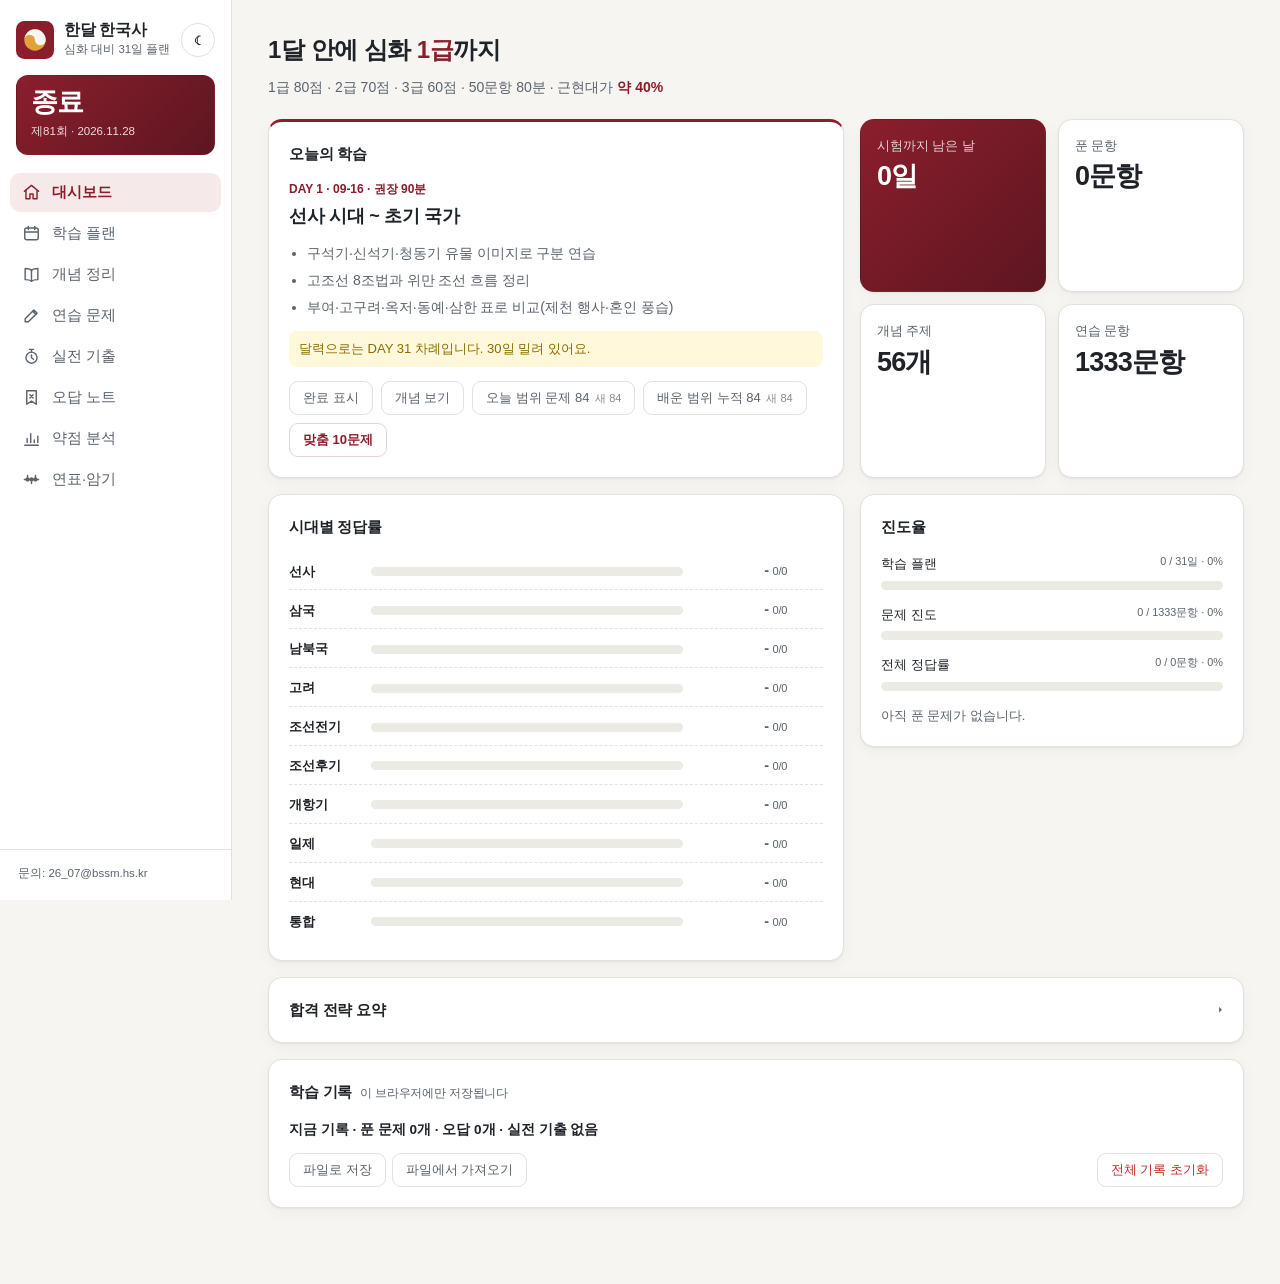
==== commit 8c6b21fe: "Plans follow the remaining days to the exam With the exam moved to 11-28 the base plan still showed " ====
--- a/index.html
+++ b/index.html
@@ -118,7 +118,7 @@
     </div>
     <div class="exam-row card" id="exam-row"></div>
     <div class="concept-modes" id="plan-mode" role="group" aria-label="플랜 종류">
-      <button class="mini active" type="button" data-plan-mode="base">기본 플랜 <small>31일 진도</small></button>
+      <button class="mini active" type="button" data-plan-mode="base">기본 플랜 <small>진도 → 기출</small></button>
       <button class="mini" type="button" data-plan-mode="final">막판 플랜 <small>기출 집중</small></button>
     </div>
     <div class="btn-group" id="plan-course" style="margin-bottom:16px">
--- a/css/style.css
+++ b/css/style.css
@@ -87,13 +87,13 @@
 .brand-text{min-width:0}
 .brand-title{font-weight:800;font-size:15.5px;letter-spacing:-.3px;line-height:1.3;white-space:nowrap}
 .brand-sub{font-size:11.5px;color:var(--ink-soft);white-space:nowrap}
-.dday{grid-area:dday;display:flex;align-items:baseline;justify-content:space-between;gap:8px;
+.dday{grid-area:dday;display:flex;flex-direction:column;align-items:flex-start;justify-content:center;gap:6px;
   background:linear-gradient(135deg,var(--hero-a),var(--hero-b));border:1px solid var(--hero-line);color:var(--hero-ink);
   border-radius:12px;padding:13px 14px}
 button.dday{appearance:none;font:inherit;text-align:left;cursor:pointer;width:100%}
 button.dday:hover{filter:brightness(1.08)}
 button.dday:focus-visible{outline:2px solid var(--accent);outline-offset:2px}
-.dday-num{font-size:27px;font-weight:800;line-height:1;letter-spacing:-1px;color:var(--hero-ink)}
+.dday-num{font-size:27px;font-weight:800;line-height:1;letter-spacing:-1px;color:var(--hero-ink);white-space:nowrap}
 .dday-label{font-size:11.5px;opacity:.85;white-space:nowrap}
 
 .tabs{flex:1;min-height:0;overflow-y:auto;display:flex;flex-direction:column;gap:2px;padding:4px 10px 12px}
@@ -531,7 +531,7 @@
   :root{--side-w:78px}
   .topbar-inner{grid-template-columns:1fr;grid-template-areas:"brand" "dday" "toggle";justify-items:center;gap:12px;padding:16px 8px 10px}
   .brand-text,.dday-label,.tab-name,.side-foot{display:none}
-  .dday{width:100%;justify-content:center;padding:8px 2px}
+  .dday{width:100%;align-items:center;justify-content:center;padding:8px 2px}
   .dday-num{font-size:16px;letter-spacing:-.5px}
   .tabs{padding:4px 8px 12px}
   .tab{flex-direction:column;justify-content:center;gap:3px;padding:9px 0 7px;font-size:10.5px}
@@ -542,7 +542,7 @@
   .shell:has(#view-mock.active #mock-run:not(.hidden)){--side-w:78px}
   .shell:has(#view-mock.active #mock-run:not(.hidden)) .topbar-inner{grid-template-columns:1fr;grid-template-areas:"brand" "dday" "toggle";justify-items:center;gap:12px;padding:16px 8px 10px}
   .shell:has(#view-mock.active #mock-run:not(.hidden)) :is(.brand-text,.dday-label,.tab-name,.side-foot){display:none}
-  .shell:has(#view-mock.active #mock-run:not(.hidden)) .dday{width:100%;justify-content:center;padding:8px 2px}
+  .shell:has(#view-mock.active #mock-run:not(.hidden)) .dday{width:100%;align-items:center;justify-content:center;padding:8px 2px}
   .shell:has(#view-mock.active #mock-run:not(.hidden)) .dday-num{font-size:16px;letter-spacing:-.5px}
   .shell:has(#view-mock.active #mock-run:not(.hidden)) .tabs{padding:4px 8px 12px}
   .shell:has(#view-mock.active #mock-run:not(.hidden)) .tab{flex-direction:column;justify-content:center;gap:3px;padding:9px 0 7px;font-size:10.5px}
